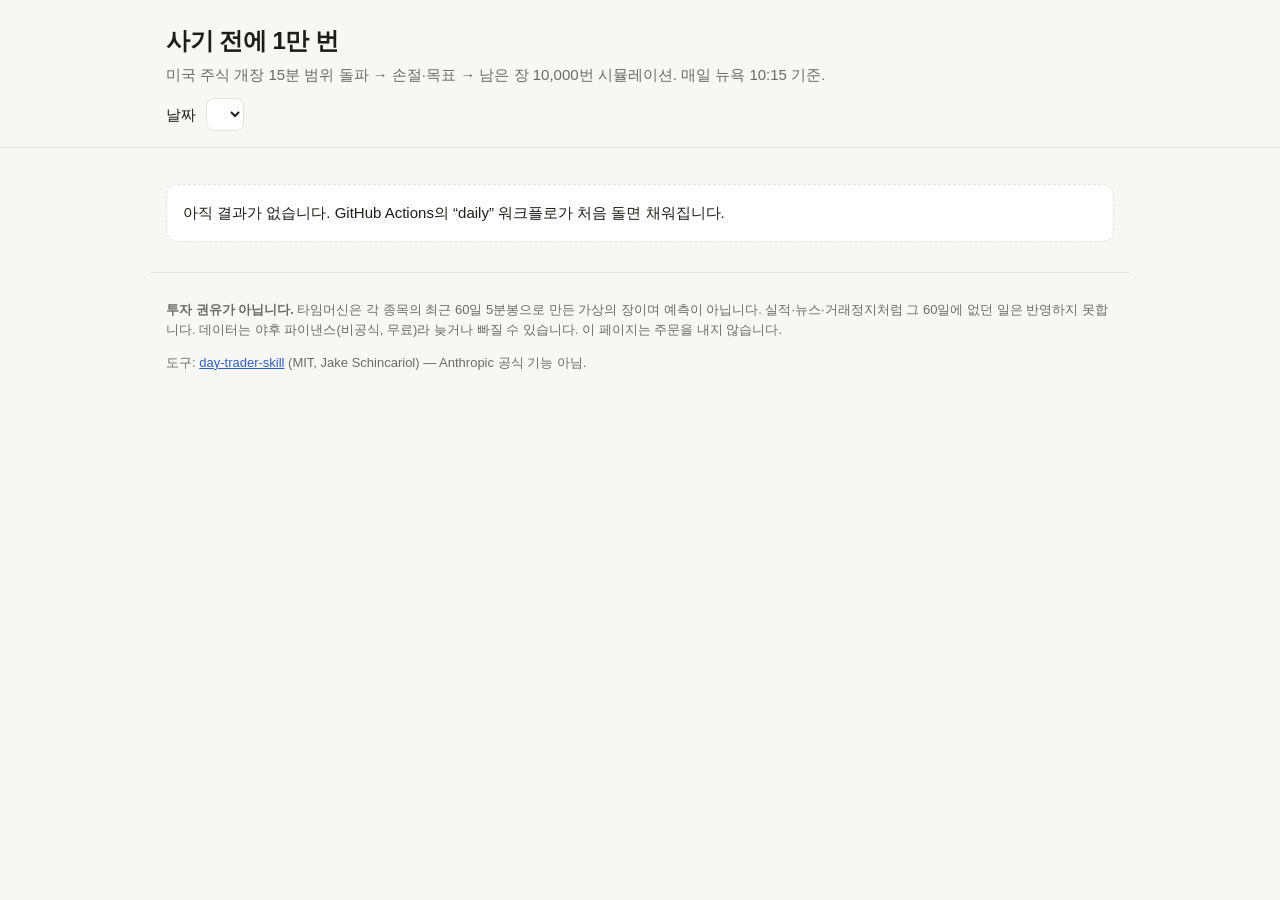
==== site/index.html @ 6c48ac51 "Install day-trader-skill and add a daily GitHub Pages dashboard - .claude/skills/trader-*: the 11 sk" ====
<!doctype html>
<html lang="ko">
<head>
<meta charset="utf-8">
<meta name="viewport" content="width=device-width, initial-scale=1">
<title>사기 전에 1만 번</title>
<meta name="description" content="day-trader-skill로 매일 미국 주식 개장 돌파 종목을 찾고, 사기 전에 1만 번 돌려 본 결과">
<link rel="stylesheet" href="style.css">
</head>
<body>
<header class="top">
  <div class="wrap">
    <h1>사기 전에 1만 번</h1>
    <p class="sub">미국 주식 개장 15분 범위 돌파 → 손절·목표 → 남은 장 10,000번 시뮬레이션. 매일 뉴욕 10:15 기준.</p>
    <div class="controls">
      <label for="day">날짜</label>
      <select id="day"></select>
      <span id="updated" class="muted"></span>
    </div>
  </div>
</header>

<main class="wrap">
  <section id="summary" class="summary"></section>
  <section id="trades"></section>
  <section id="scanlist"></section>
</main>

<footer class="wrap foot">
  <p><strong>투자 권유가 아닙니다.</strong> 타임머신은 각 종목의 최근 60일 5분봉으로 만든 가상의 장이며 예측이 아닙니다.
    실적·뉴스·거래정지처럼 그 60일에 없던 일은 반영하지 못합니다. 데이터는 야후 파이낸스(비공식, 무료)라 늦거나 빠질 수 있습니다.
    이 페이지는 주문을 내지 않습니다.</p>
  <p class="muted">도구: <a href="https://github.com/Jakeschincariol/day-trader-skill">day-trader-skill</a> (MIT, Jake Schincariol) — Anthropic 공식 기능 아님.</p>
</footer>

<script src="app.js"></script>
</body>
</html>
---- site/style.css ----
:root {
  --bg: #f7f7f5;
  --card: #ffffff;
  --ink: #1d1d1b;
  --muted: #6b6b66;
  --line: #e3e2dd;
  --good: #1f8a4c;
  --bad: #c43d3d;
  --flat: #8a8478;
  --band-outer: rgba(56, 102, 204, 0.14);
  --band-inner: rgba(56, 102, 204, 0.30);
  --median: #2f5fc4;
  --accent: #2f5fc4;
}
@media (prefers-color-scheme: dark) {
  :root {
    --bg: #141413;
    --card: #1e1e1c;
    --ink: #ecebe6;
    --muted: #a19f97;
    --line: #34332f;
    --good: #4cc27c;
    --bad: #ec6b6b;
    --flat: #a8a294;
    --band-outer: rgba(120, 160, 255, 0.14);
    --band-inner: rgba(120, 160, 255, 0.30);
    --median: #8fb0ff;
    --accent: #8fb0ff;
  }
}
* { box-sizing: border-box; }
body {
  margin: 0;
  background: var(--bg);
  color: var(--ink);
  font: 15px/1.55 -apple-system, BlinkMacSystemFont, "Apple SD Gothic Neo", "Malgun Gothic", "Noto Sans KR", sans-serif;
}
a { color: var(--accent); }
.wrap { max-width: 980px; margin: 0 auto; padding: 0 16px; }
.top { border-bottom: 1px solid var(--line); padding: 22px 0 16px; margin-bottom: 18px; }
h1 { margin: 0; font-size: 24px; letter-spacing: -0.02em; }
.sub { margin: 4px 0 12px; color: var(--muted); }
.controls { display: flex; gap: 10px; align-items: center; flex-wrap: wrap; }
select { font: inherit; padding: 6px 8px; border-radius: 8px; border: 1px solid var(--line); background: var(--card); color: var(--ink); }
.muted { color: var(--muted); font-size: 13px; }
.summary { display: grid; grid-template-columns: repeat(auto-fit, minmax(150px, 1fr)); gap: 10px; margin-bottom: 18px; }
.stat { background: var(--card); border: 1px solid var(--line); border-radius: 12px; padding: 12px 14px; }
.stat .k { color: var(--muted); font-size: 13px; }
.stat .v { font-size: 22px; font-weight: 650; font-variant-numeric: tabular-nums; }
.notice { background: var(--card); border: 1px dashed var(--line); border-radius: 12px; padding: 16px; margin-bottom: 18px; }
.card { background: var(--card); border: 1px solid var(--line); border-radius: 14px; padding: 16px; margin-bottom: 16px; }
.card h2 { margin: 0; font-size: 20px; display: flex; gap: 10px; align-items: baseline; flex-wrap: wrap; }
.card h2 .px { font-size: 15px; color: var(--muted); font-weight: 500; }
.verdict { display: inline-block; margin: 10px 0 4px; padding: 4px 10px; border-radius: 999px; font-weight: 600; font-size: 14px; }
.verdict.good { background: color-mix(in srgb, var(--good) 15%, transparent); color: var(--good); }
.verdict.bad { background: color-mix(in srgb, var(--bad) 15%, transparent); color: var(--bad); }
.verdict.flat { background: color-mix(in srgb, var(--flat) 18%, transparent); color: var(--flat); }
.levels { display: grid; grid-template-columns: repeat(auto-fit, minmax(120px, 1fr)); gap: 8px; margin: 10px 0; }
.levels div { border-left: 3px solid var(--line); padding-left: 8px; }
.levels .k { color: var(--muted); font-size: 12px; }
.levels .v { font-variant-numeric: tabular-nums; font-weight: 600; }
.levels .stop { border-color: var(--bad); }
.levels .target { border-color: var(--good); }
.odds { display: flex; height: 26px; border-radius: 8px; overflow: hidden; margin: 8px 0 4px; font-size: 12px; font-weight: 600; color: #fff; }
.odds span { display: flex; align-items: center; justify-content: center; white-space: nowrap; overflow: hidden; }
.odds .t { background: var(--good); }
.odds .s { background: var(--bad); }
.odds .n { background: var(--flat); }
.legend { display: flex; gap: 14px; flex-wrap: wrap; font-size: 13px; color: var(--muted); }
.legend i { display: inline-block; width: 10px; height: 10px; border-radius: 2px; margin-right: 4px; vertical-align: -1px; }
.grid2 { display: grid; grid-template-columns: 3fr 2fr; gap: 16px; margin-top: 12px; }
@media (max-width: 720px) { .grid2 { grid-template-columns: 1fr; } }
.panel h3 { font-size: 14px; margin: 0 0 6px; color: var(--muted); font-weight: 600; }
svg { width: 100%; height: auto; display: block; }
svg text { fill: var(--muted); font-size: 11px; }
.hist-line { font-size: 14px; margin: 6px 0; }
details { margin-top: 10px; }
summary { cursor: pointer; color: var(--accent); font-size: 14px; }
table { width: 100%; border-collapse: collapse; font-size: 13px; font-variant-numeric: tabular-nums; }
th, td { text-align: left; padding: 5px 6px; border-bottom: 1px solid var(--line); }
th { color: var(--muted); font-weight: 600; }
.o-target { color: var(--good); }
.o-stop { color: var(--bad); }
.o-close { color: var(--flat); }
.news { margin: 10px 0 0; padding-left: 18px; font-size: 14px; }
.news li { margin: 3px 0; }
.table-wrap { overflow-x: auto; }
.foot { border-top: 1px solid var(--line); margin-top: 30px; padding-top: 14px; padding-bottom: 30px; font-size: 13px; color: var(--muted); }
.tag { font-size: 12px; padding: 2px 8px; border-radius: 999px; border: 1px solid var(--line); color: var(--muted); }
.err { color: var(--bad); font-size: 14px; }
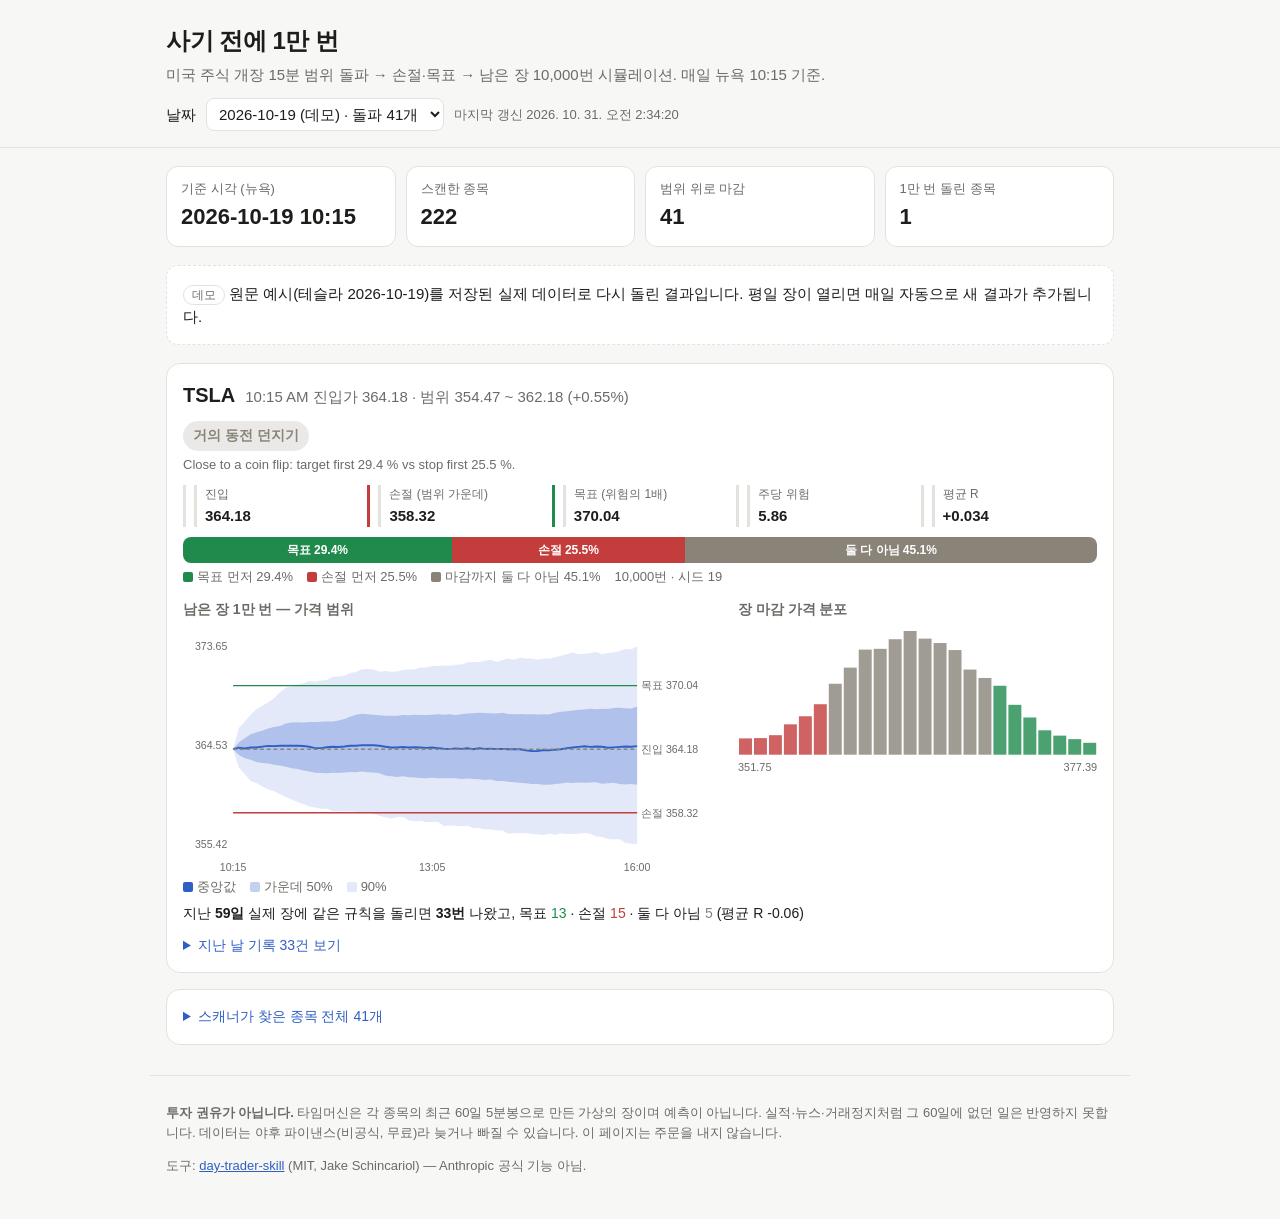
==== commit 89df3bbb: "Add a README and a favicon Co-Authored-By: Claude Opus 5.5 <noreply@anthropic.com> Claude-Session: h" ====
--- a/site/index.html
+++ b/site/index.html
@@ -5,6 +5,7 @@
 <meta name="viewport" content="width=device-width, initial-scale=1">
 <title>사기 전에 1만 번</title>
 <meta name="description" content="day-trader-skill로 매일 미국 주식 개장 돌파 종목을 찾고, 사기 전에 1만 번 돌려 본 결과">
+<link rel="icon" href="data:image/svg+xml,%3Csvg xmlns=%27http://www.w3.org/2000/svg%27 viewBox=%270 0 100 100%27%3E%3Ctext y=%27.9em%27 font-size=%2790%27%3E%F0%9F%8E%B2%3C/text%3E%3C/svg%3E">
 <link rel="stylesheet" href="style.css">
 </head>
 <body>
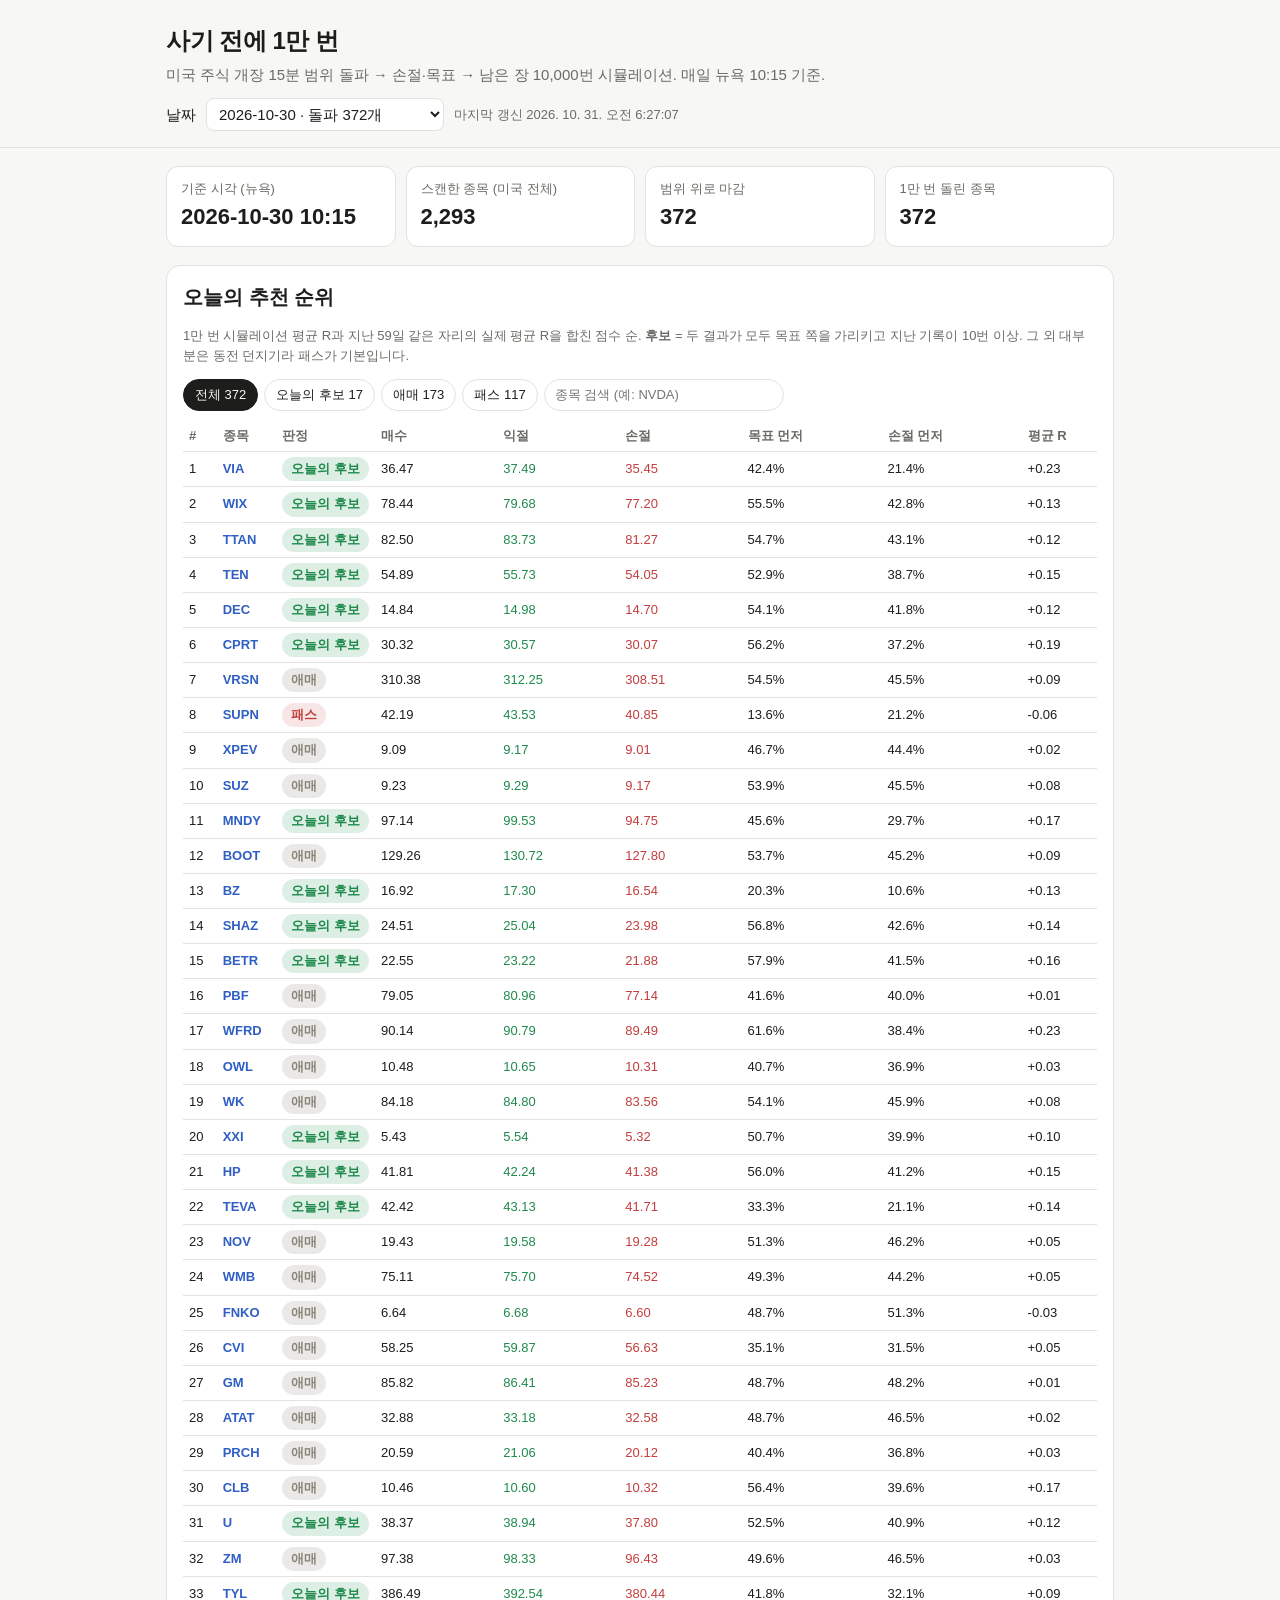
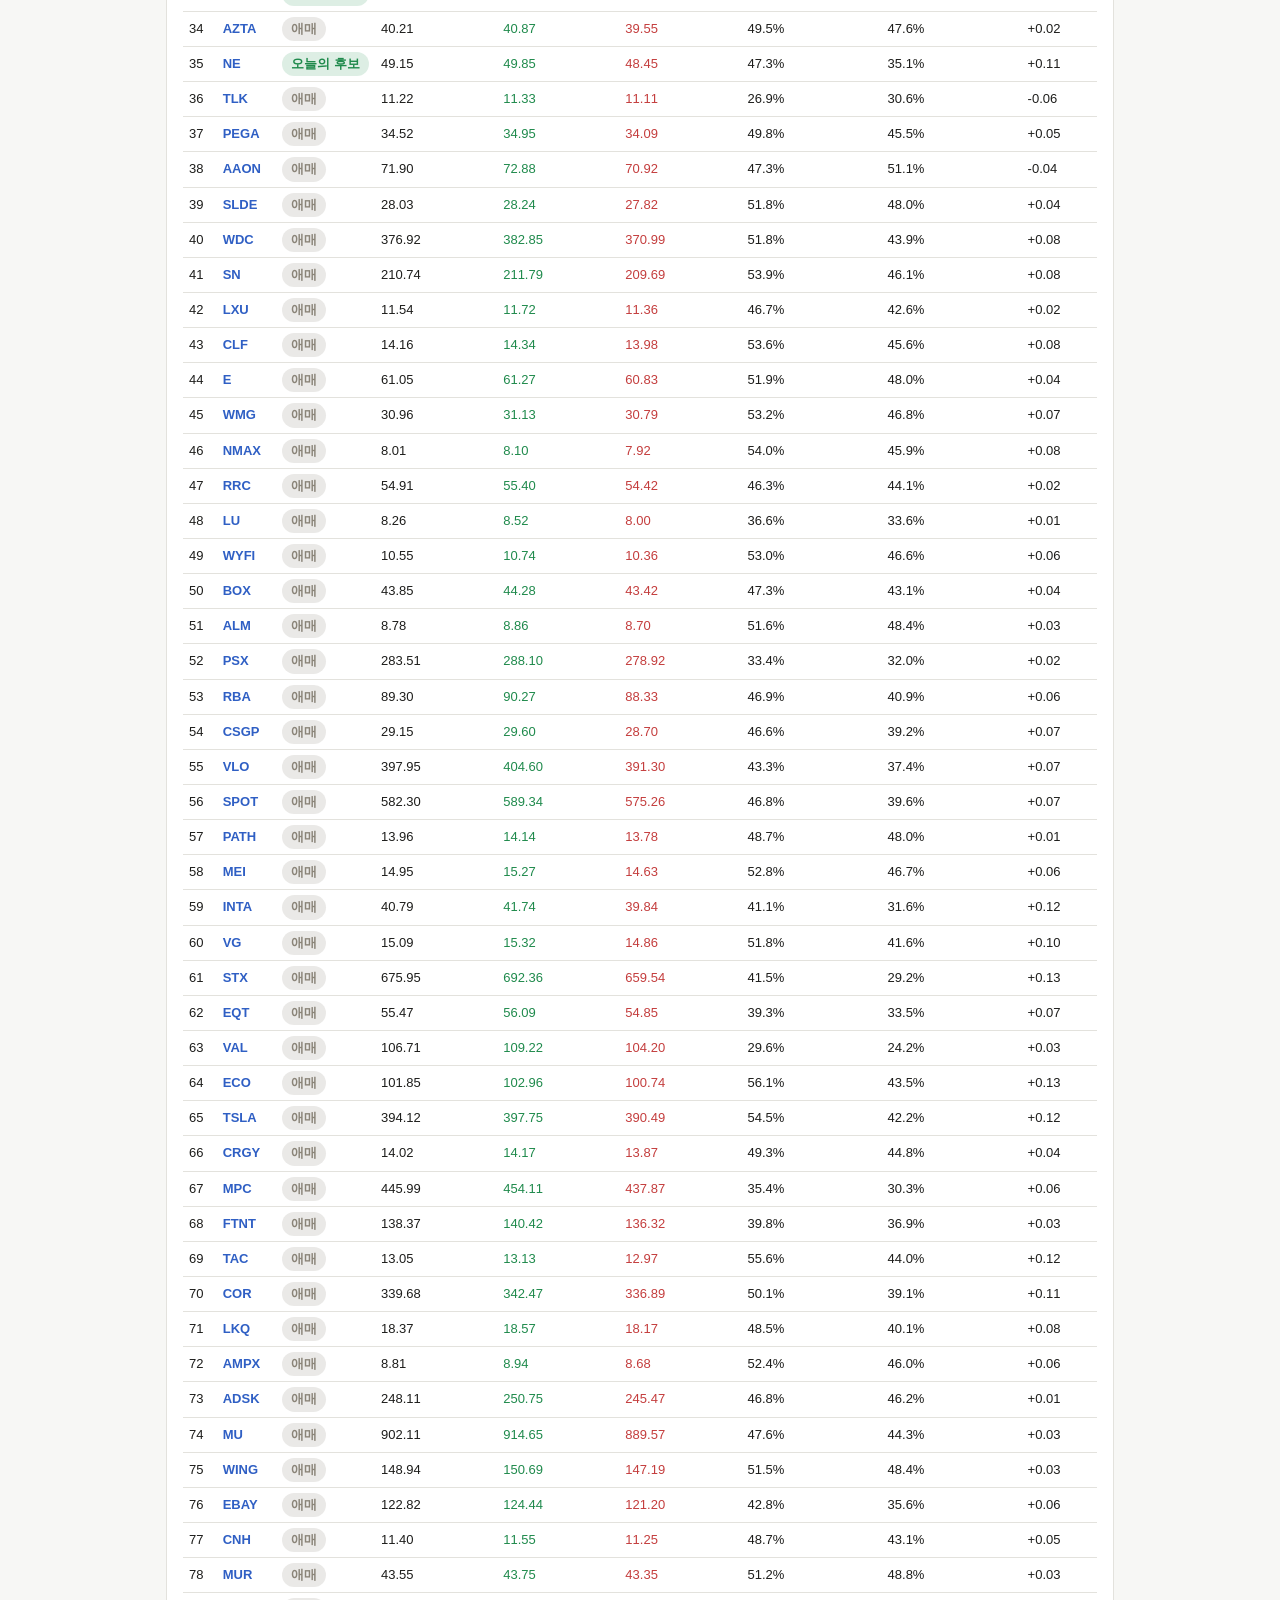
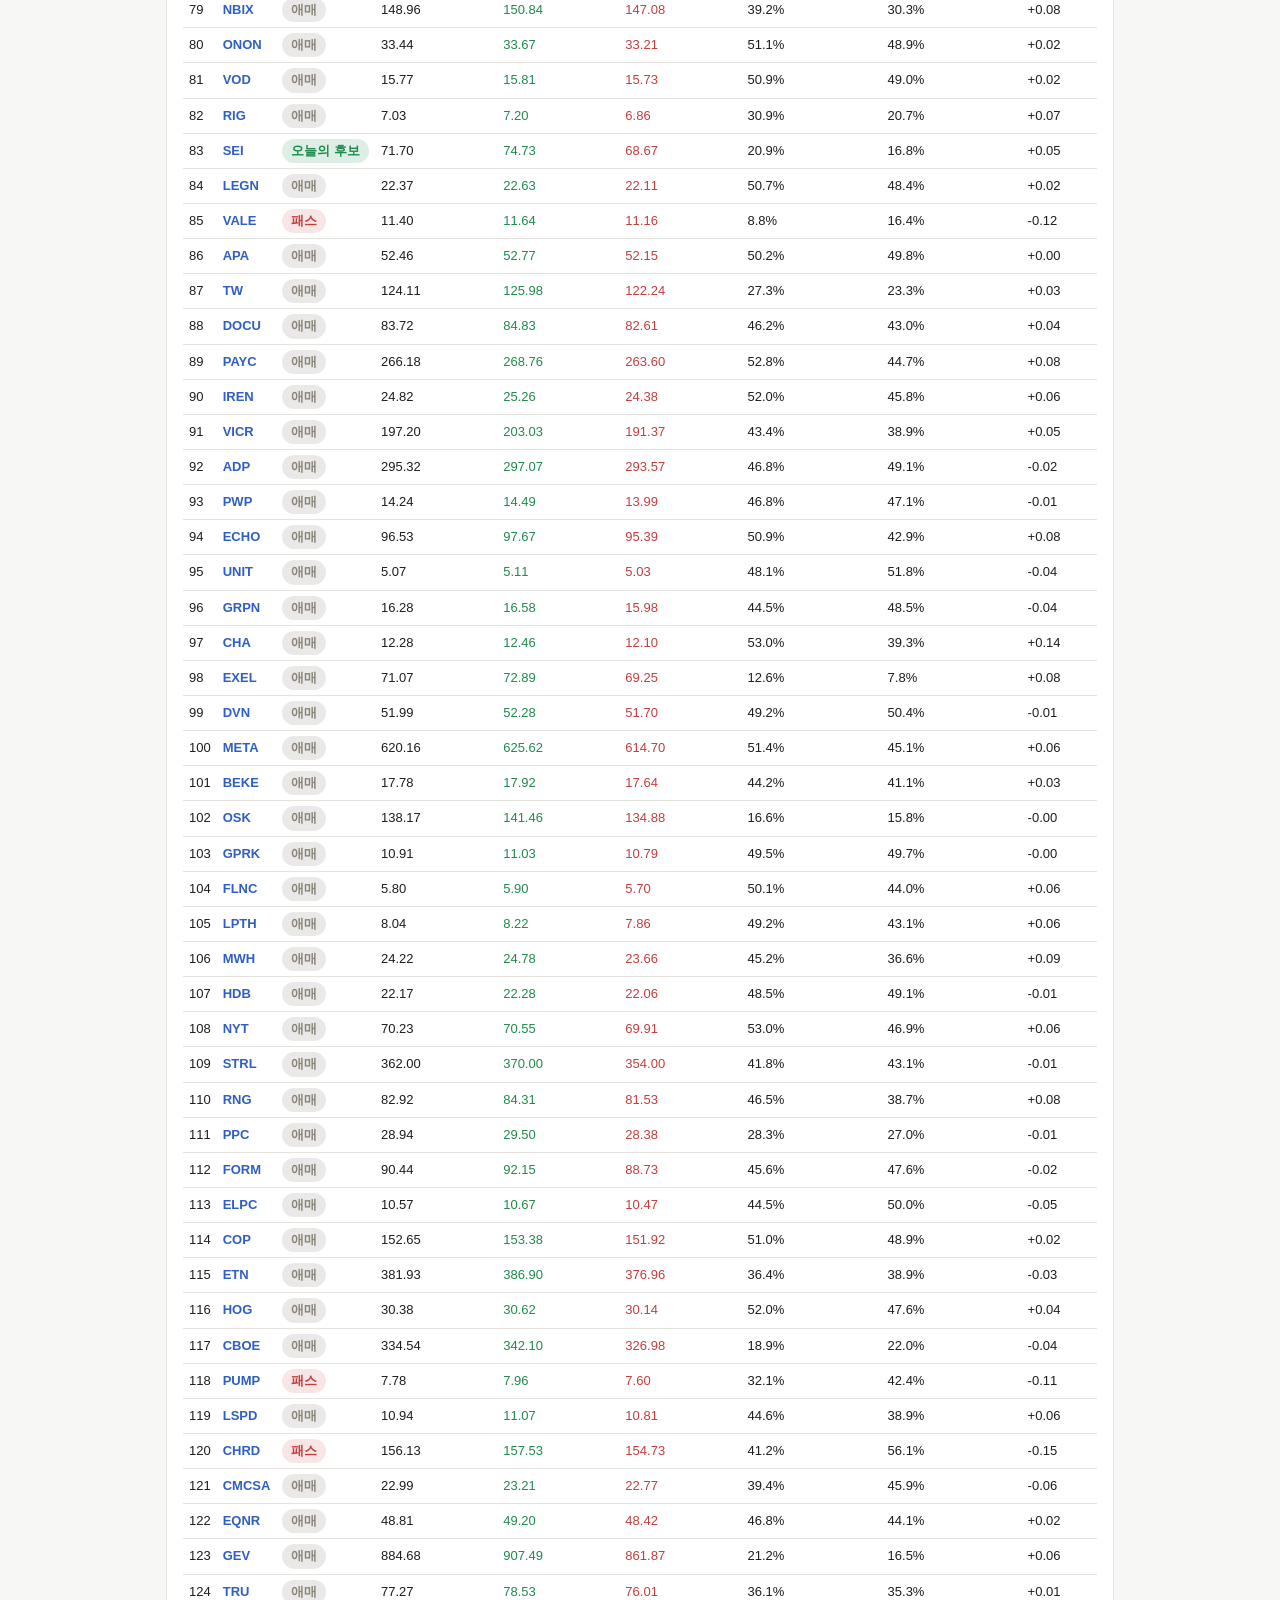
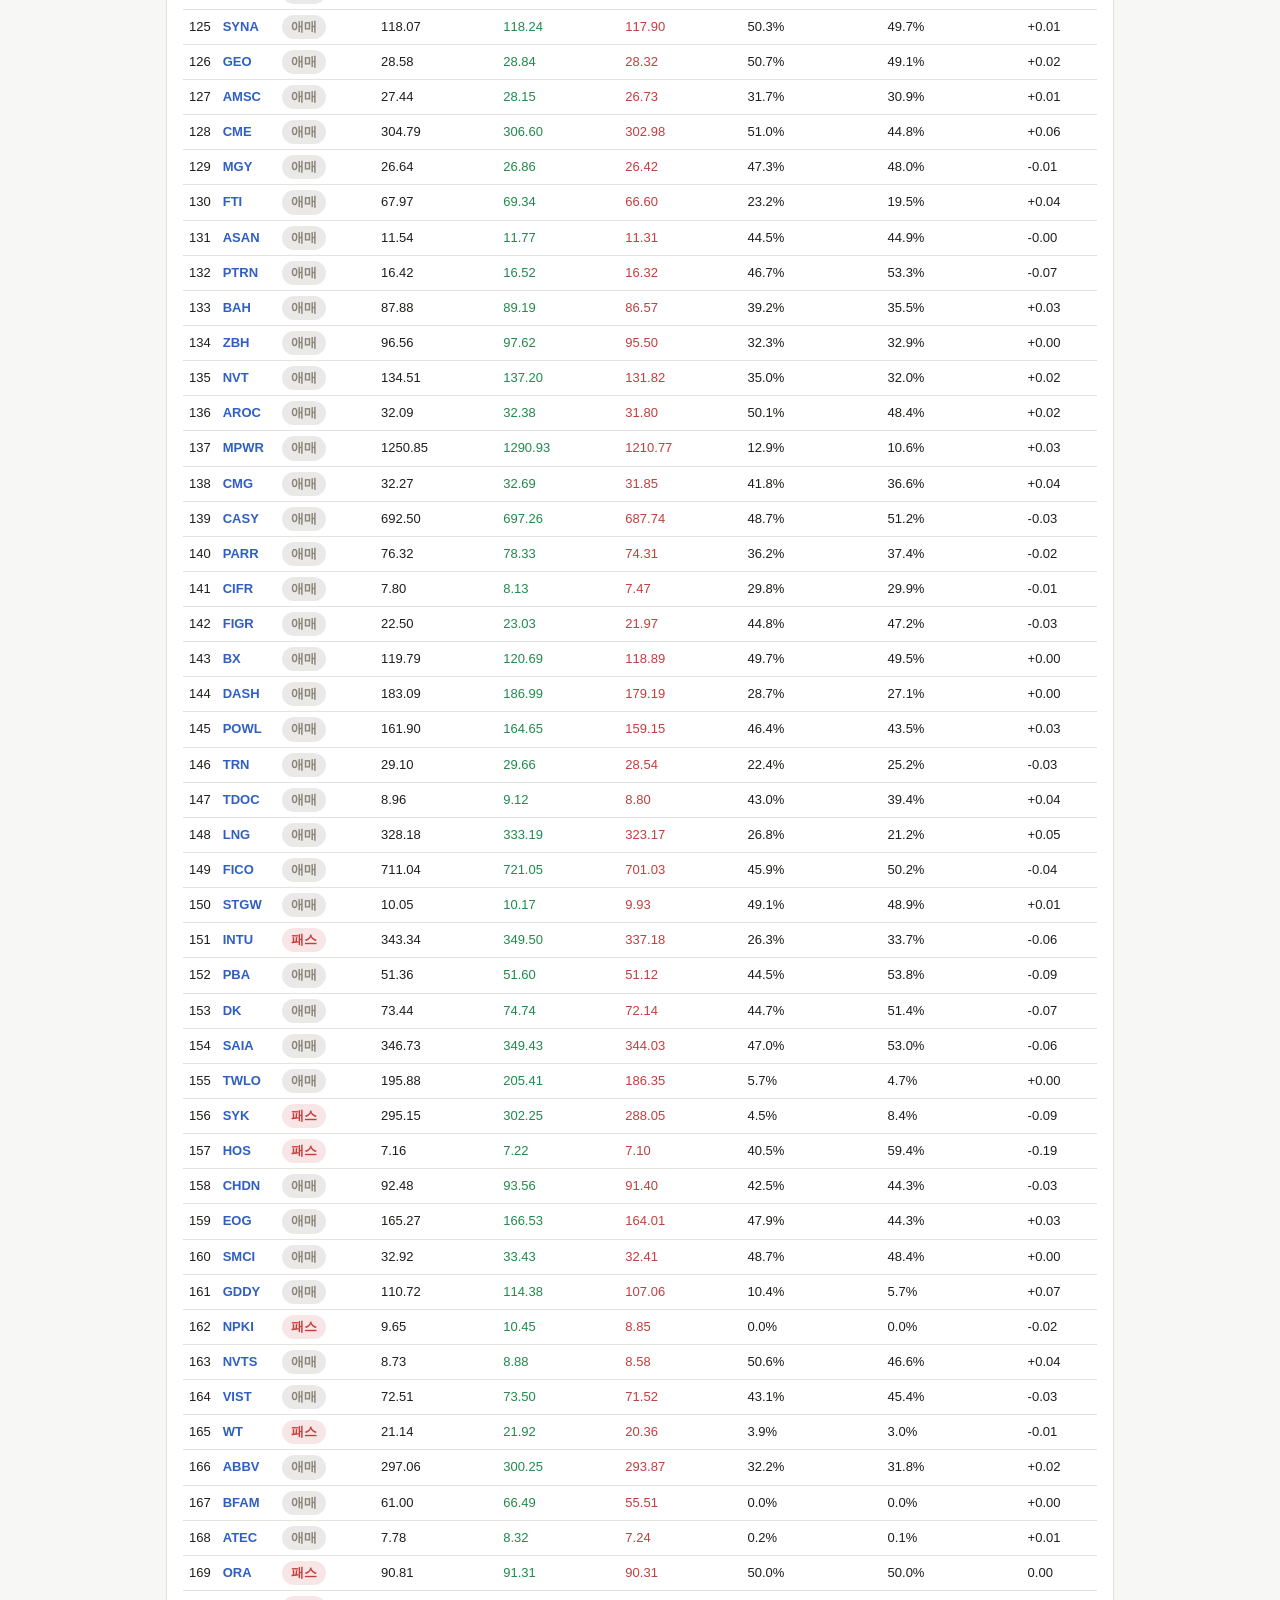
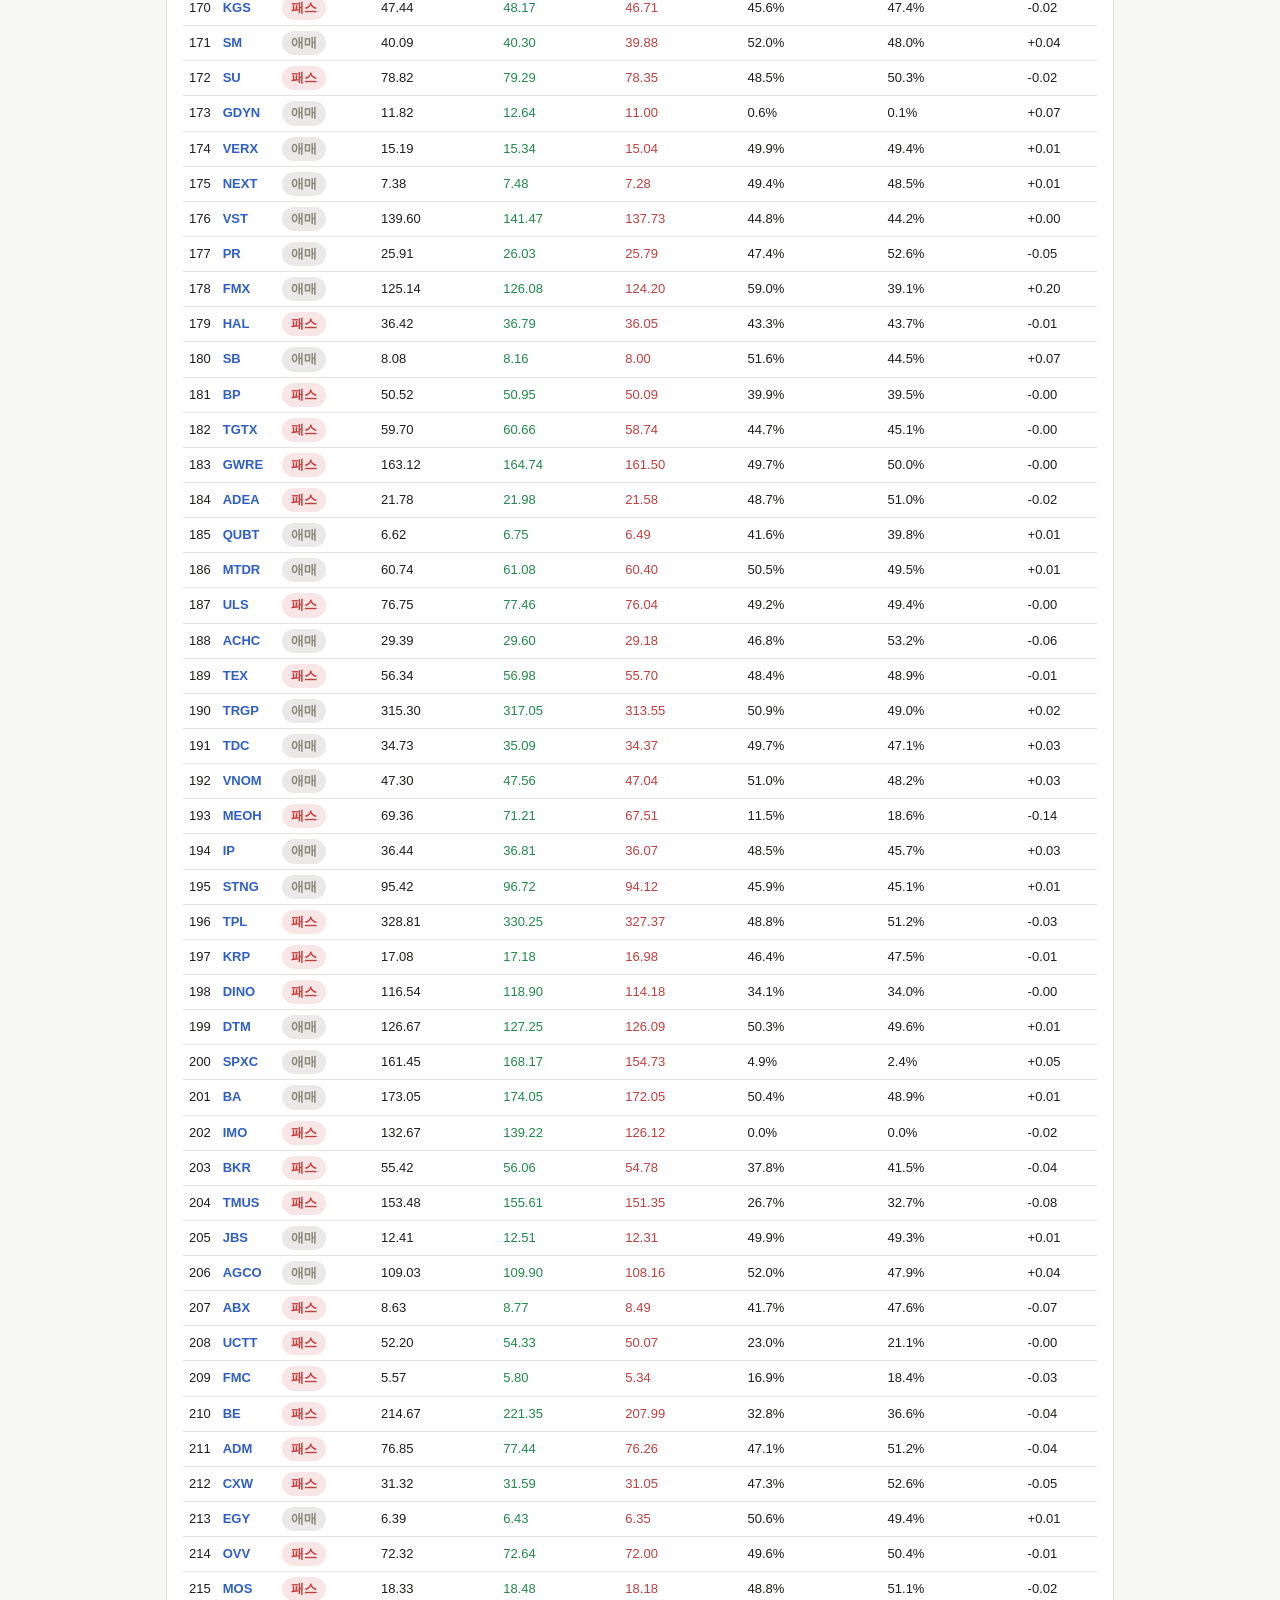
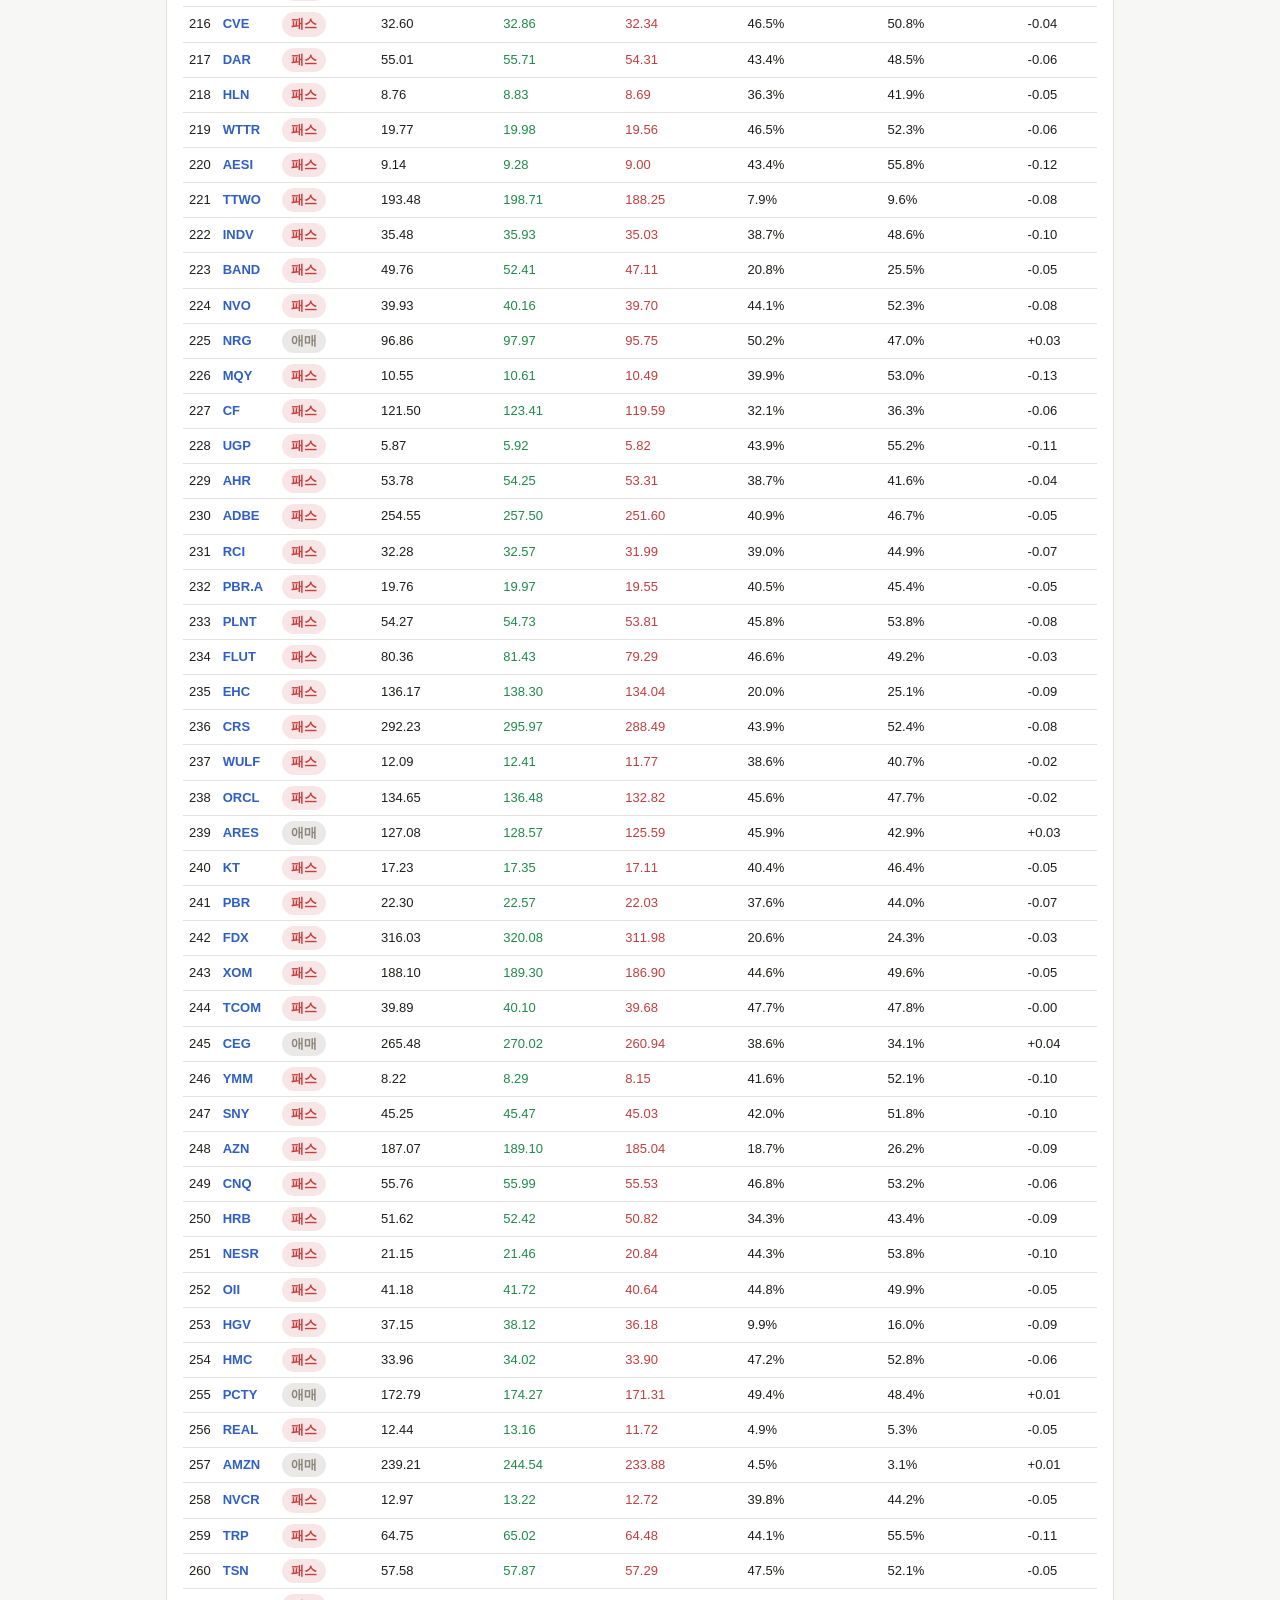
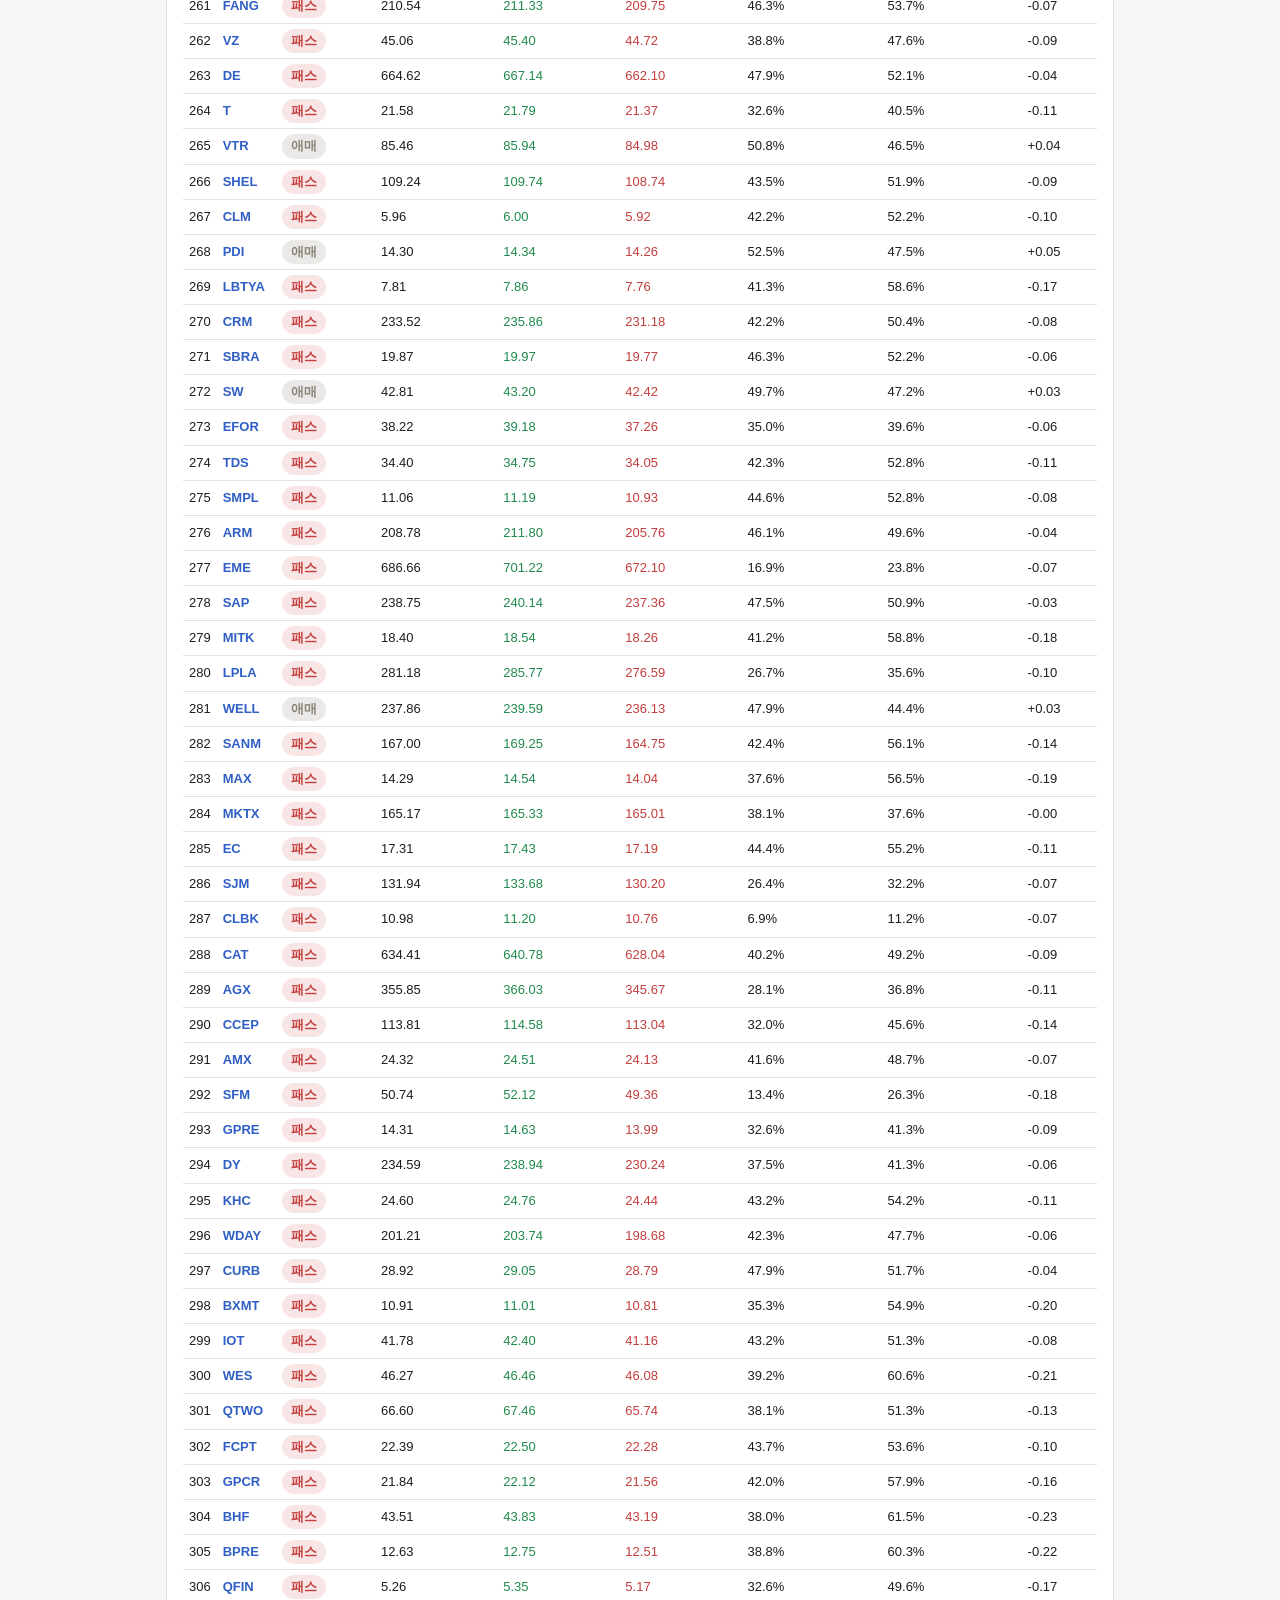
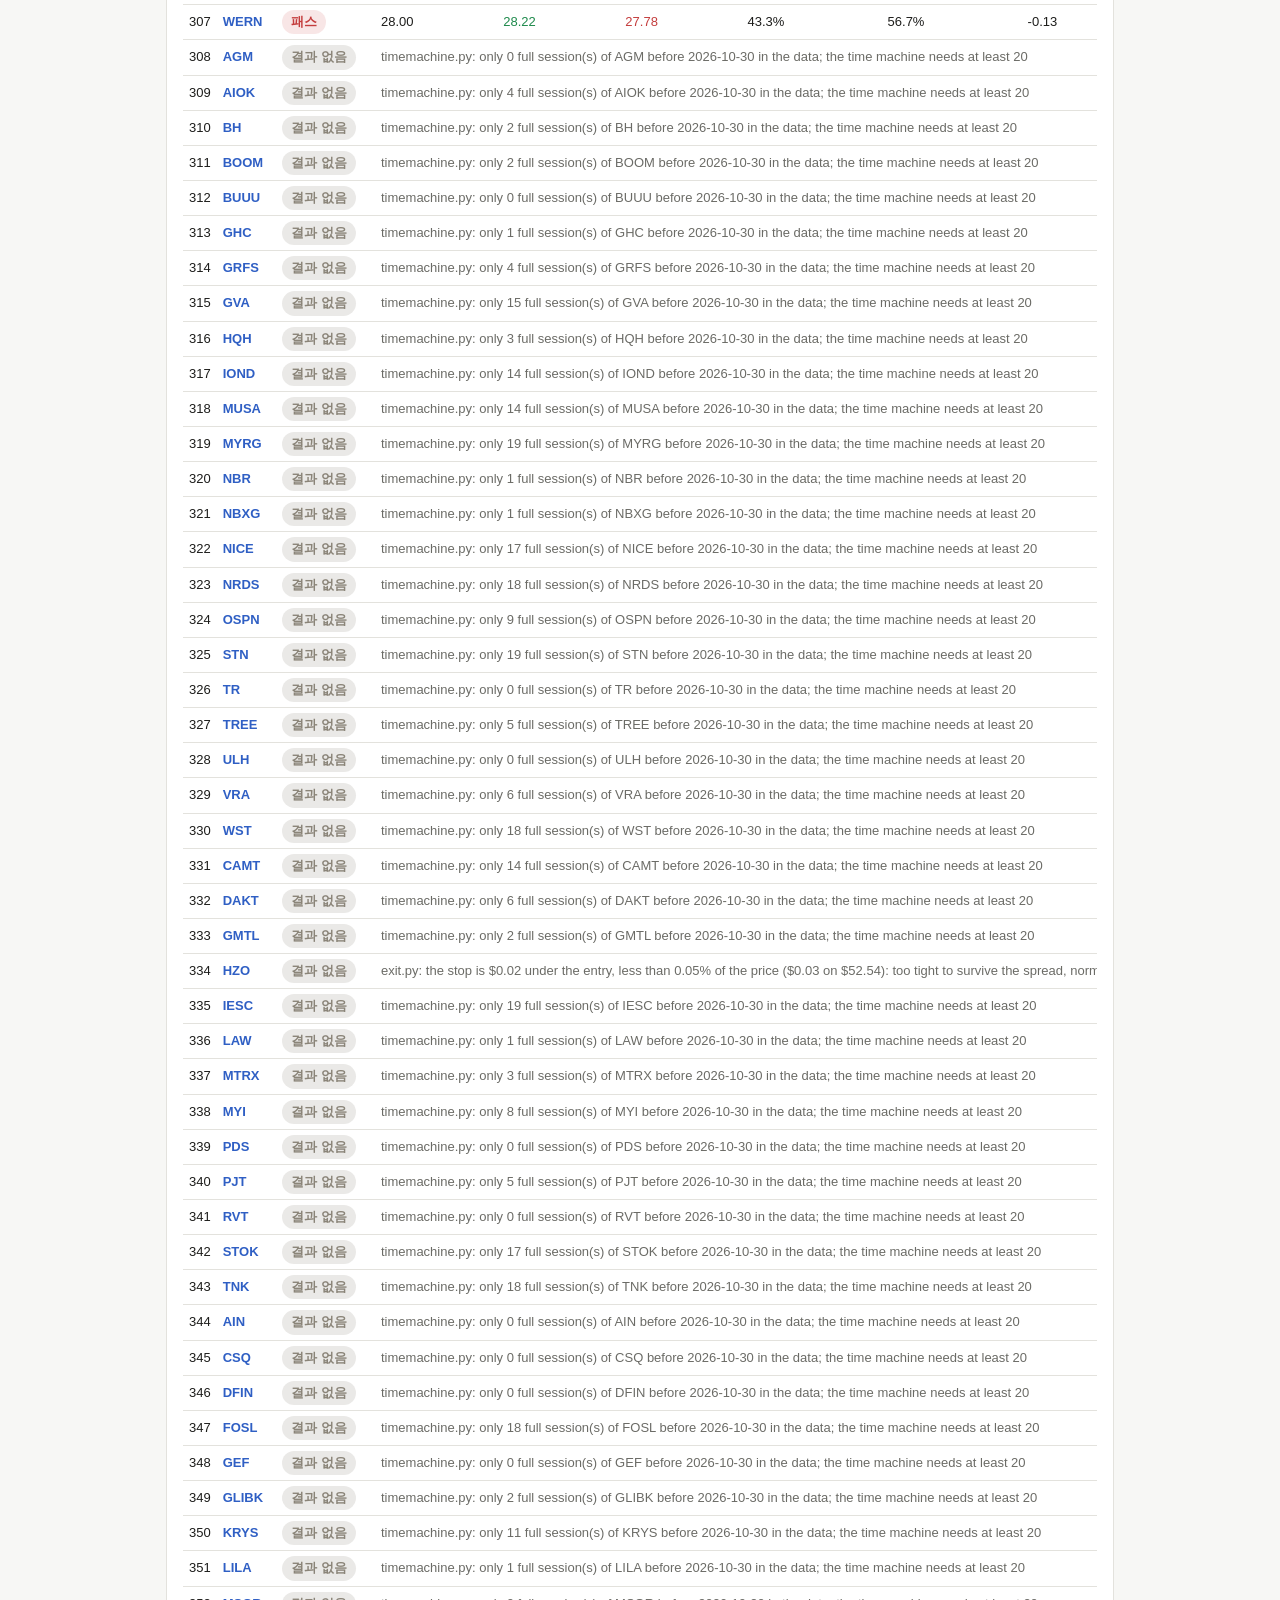
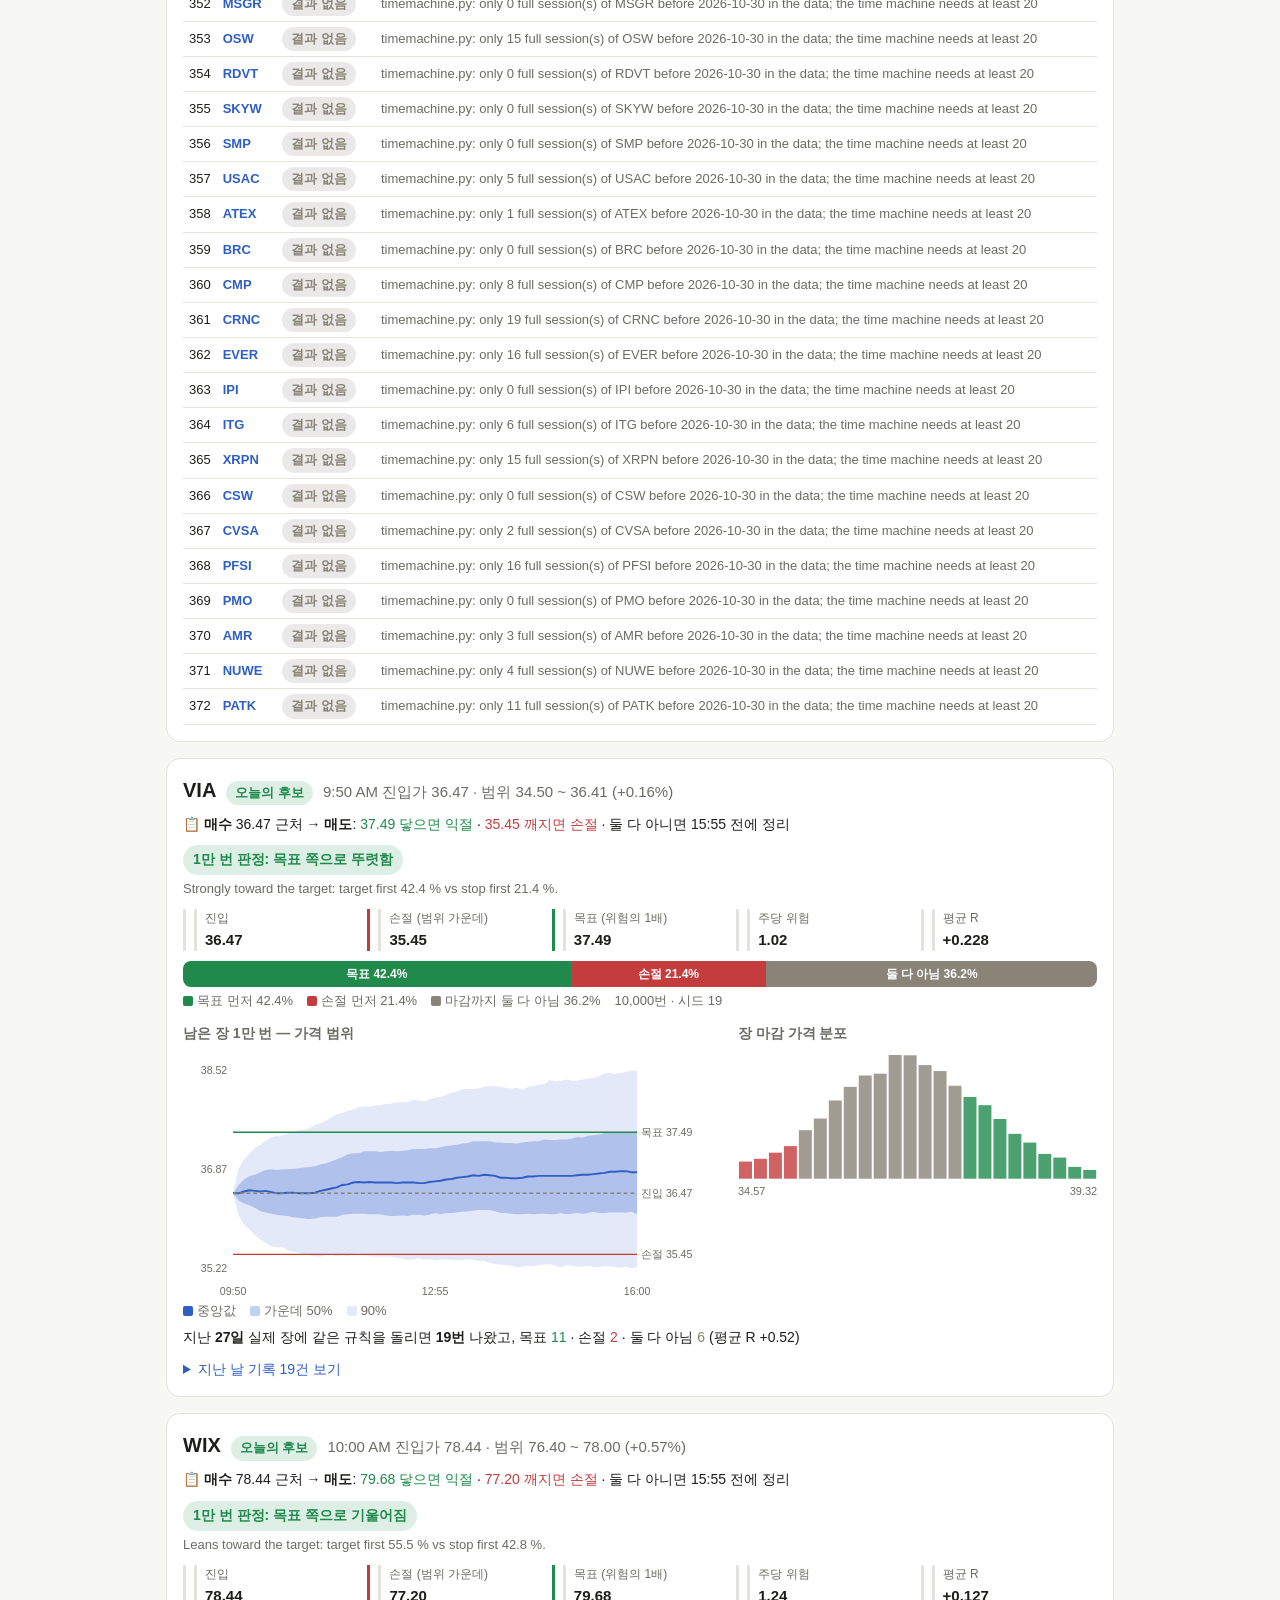
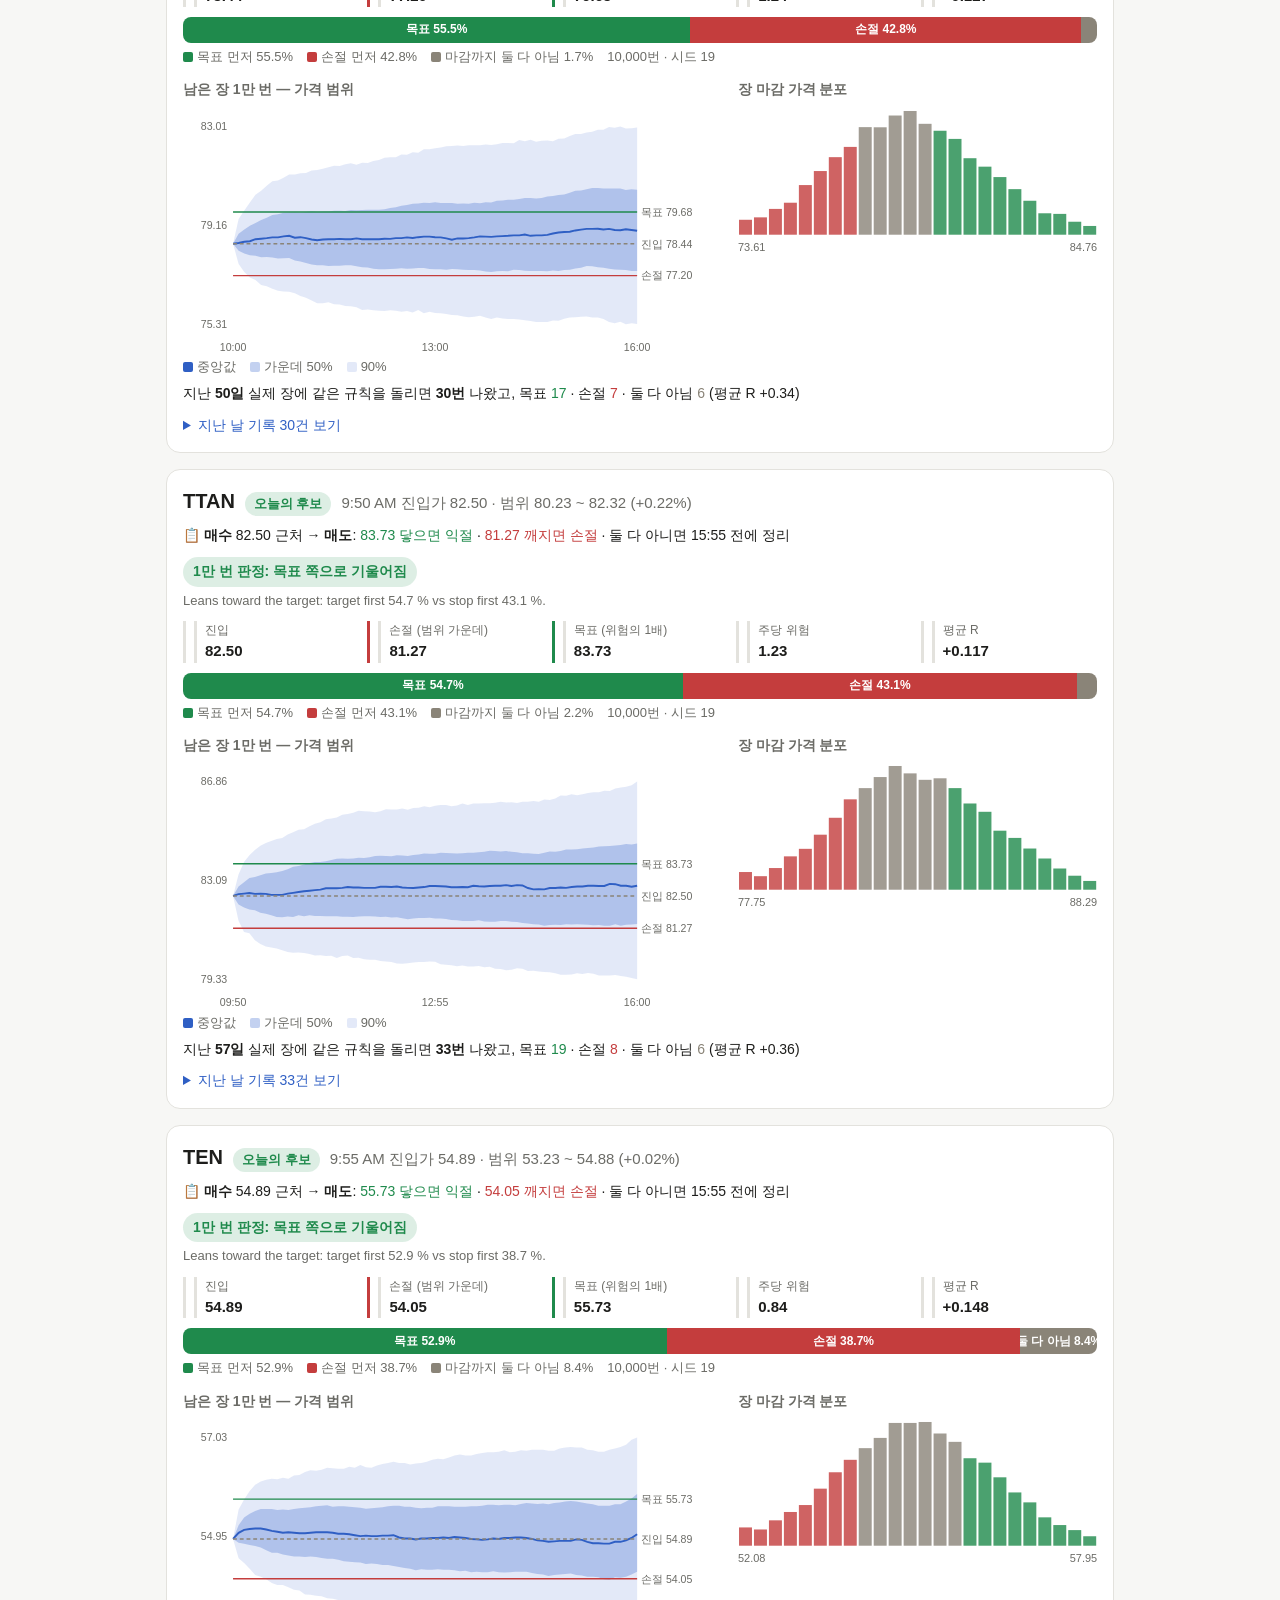
==== commit 467b1a80: "Add auto trading through Korea Investment's Open API, run from Supabase - supabase/functions/trader:" ====
--- a/site/index.html
+++ b/site/index.html
@@ -22,6 +22,7 @@
 </header>
 
 <main class="wrap">
+  <section id="trader"></section>
   <section id="summary" class="summary"></section>
   <section id="trades"></section>
   <section id="scanlist"></section>
--- a/site/style.css
+++ b/site/style.css
@@ -88,3 +88,16 @@
 .foot { border-top: 1px solid var(--line); margin-top: 30px; padding-top: 14px; padding-bottom: 30px; font-size: 13px; color: var(--muted); }
 .tag { font-size: 12px; padding: 2px 8px; border-radius: 999px; border: 1px solid var(--line); color: var(--muted); }
 .err { color: var(--bad); font-size: 14px; }
+.grade { display: inline-block; font-size: 13px; font-weight: 650; padding: 2px 9px; border-radius: 999px; vertical-align: 2px; }
+.grade.good { background: color-mix(in srgb, var(--good) 15%, transparent); color: var(--good); }
+.grade.bad { background: color-mix(in srgb, var(--bad) 13%, transparent); color: var(--bad); }
+.grade.flat { background: color-mix(in srgb, var(--flat) 18%, transparent); color: var(--flat); }
+.how { margin: 8px 0 0; font-size: 14px; }
+.rank h2 { margin-bottom: 4px; }
+.rank td a { font-weight: 650; text-decoration: none; }
+.filters { display: flex; gap: 6px; flex-wrap: wrap; align-items: center; margin: 10px 0; }
+.filters button { font: inherit; font-size: 13px; padding: 5px 11px; border-radius: 999px; border: 1px solid var(--line); background: transparent; color: var(--ink); cursor: pointer; }
+.filters button.on { background: var(--ink); color: var(--bg); border-color: var(--ink); }
+.filters input { font: inherit; font-size: 13px; padding: 5px 10px; border-radius: 999px; border: 1px solid var(--line); background: var(--card); color: var(--ink); min-width: 0; flex: 1 1 160px; max-width: 240px; }
+.rank th, .rank td { white-space: nowrap; }
+.nowrap th, .nowrap td { white-space: nowrap; }
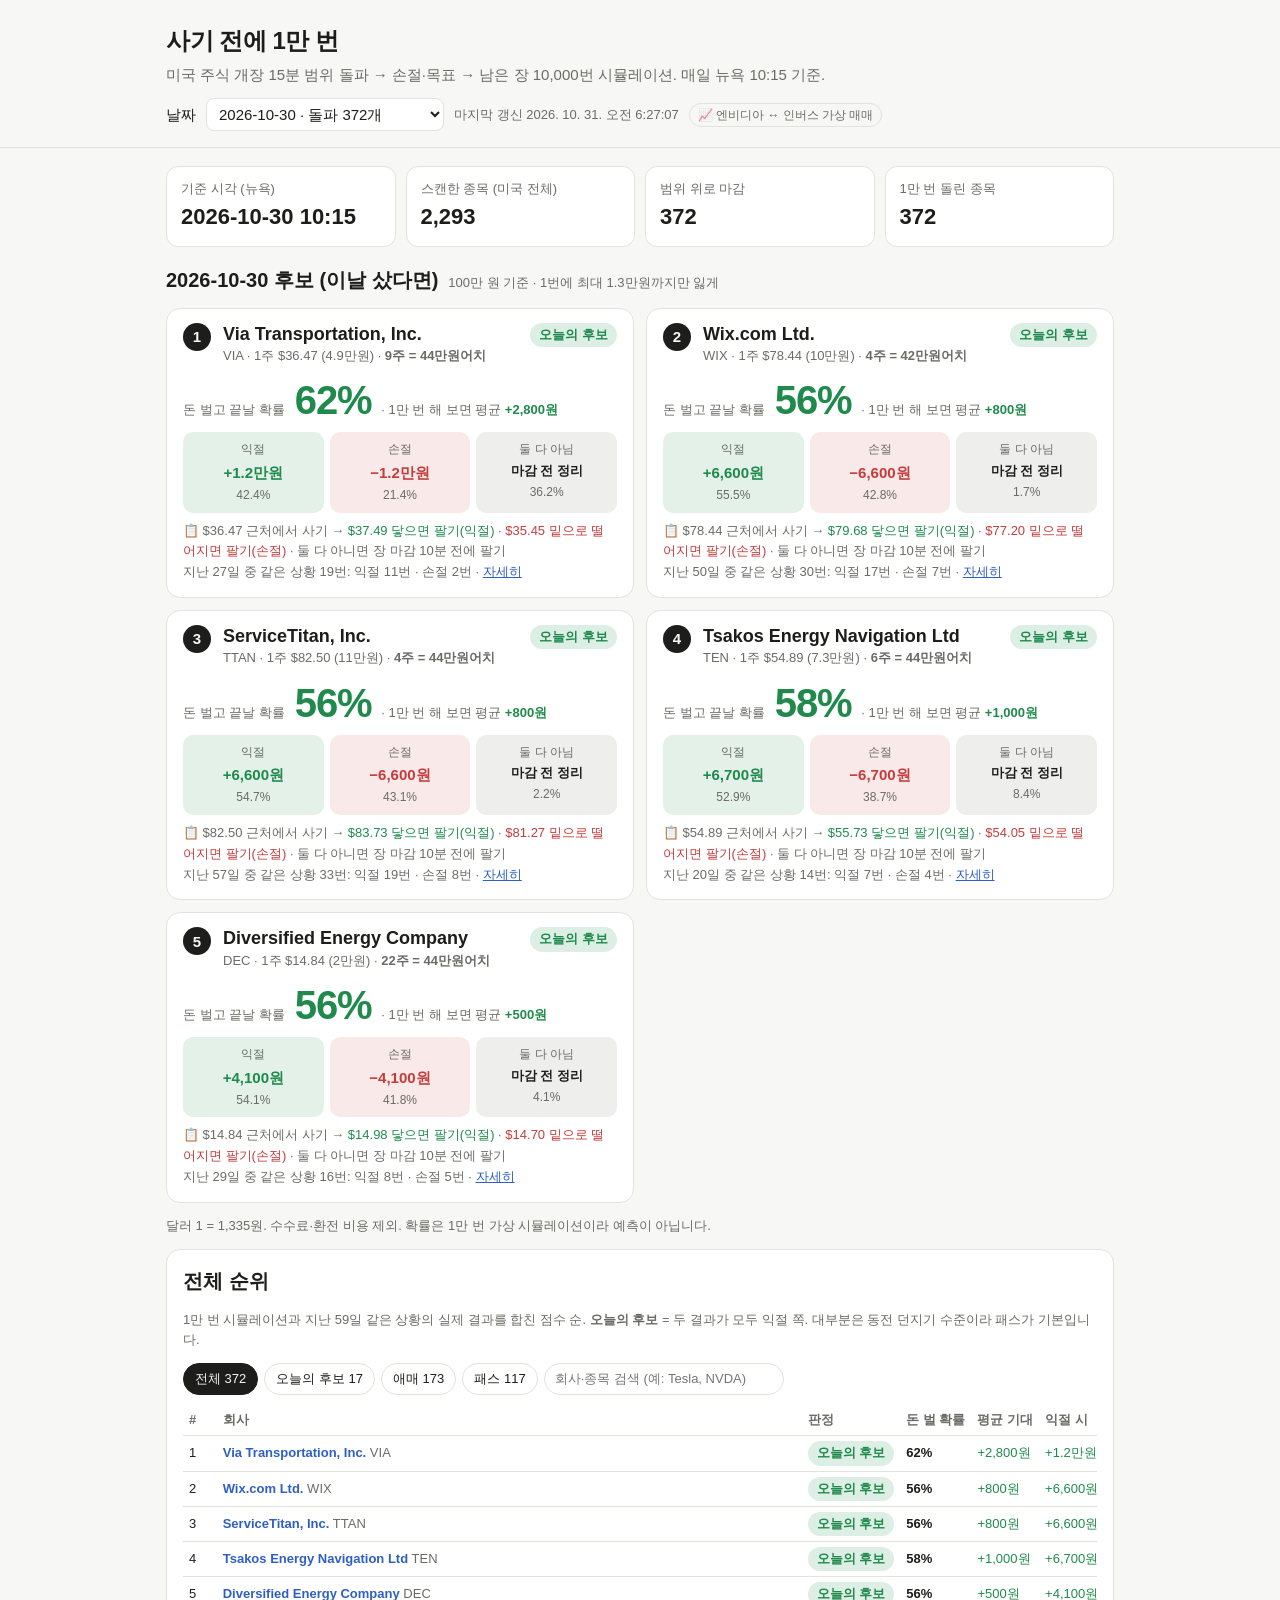
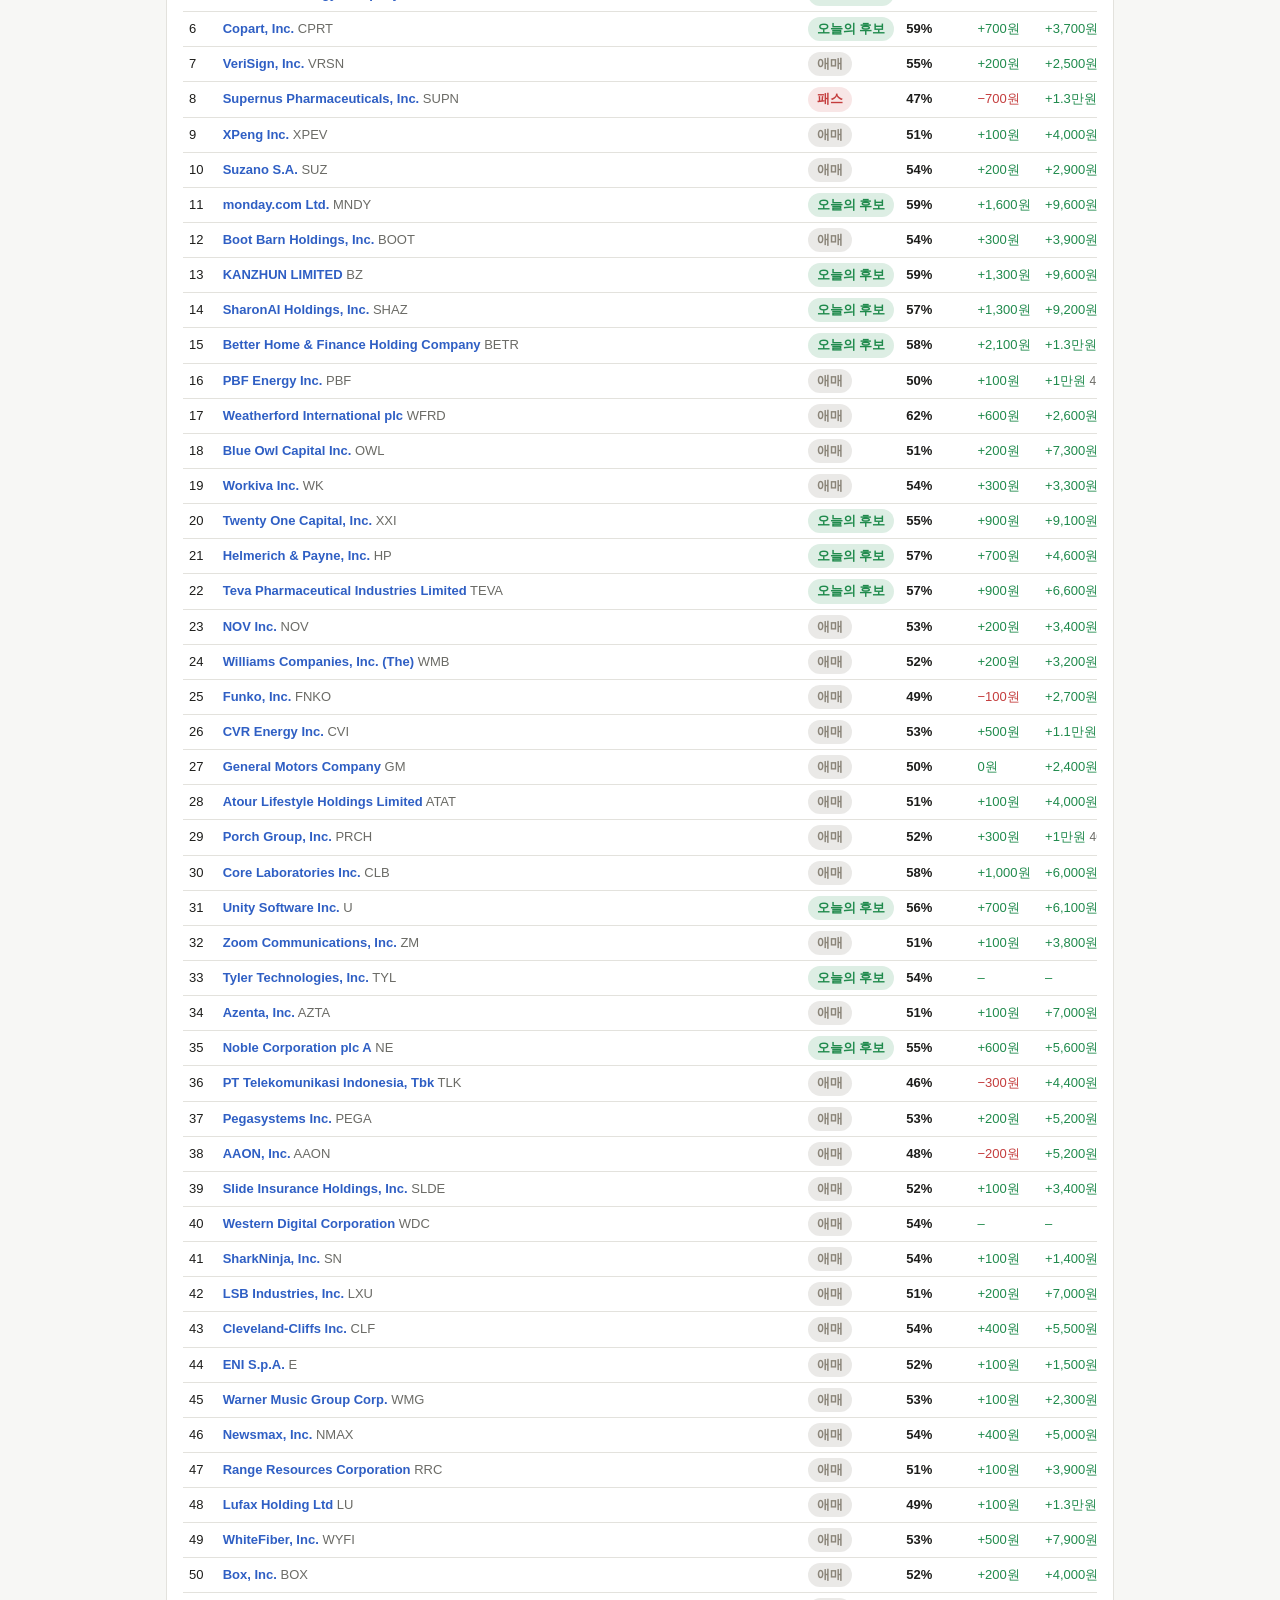
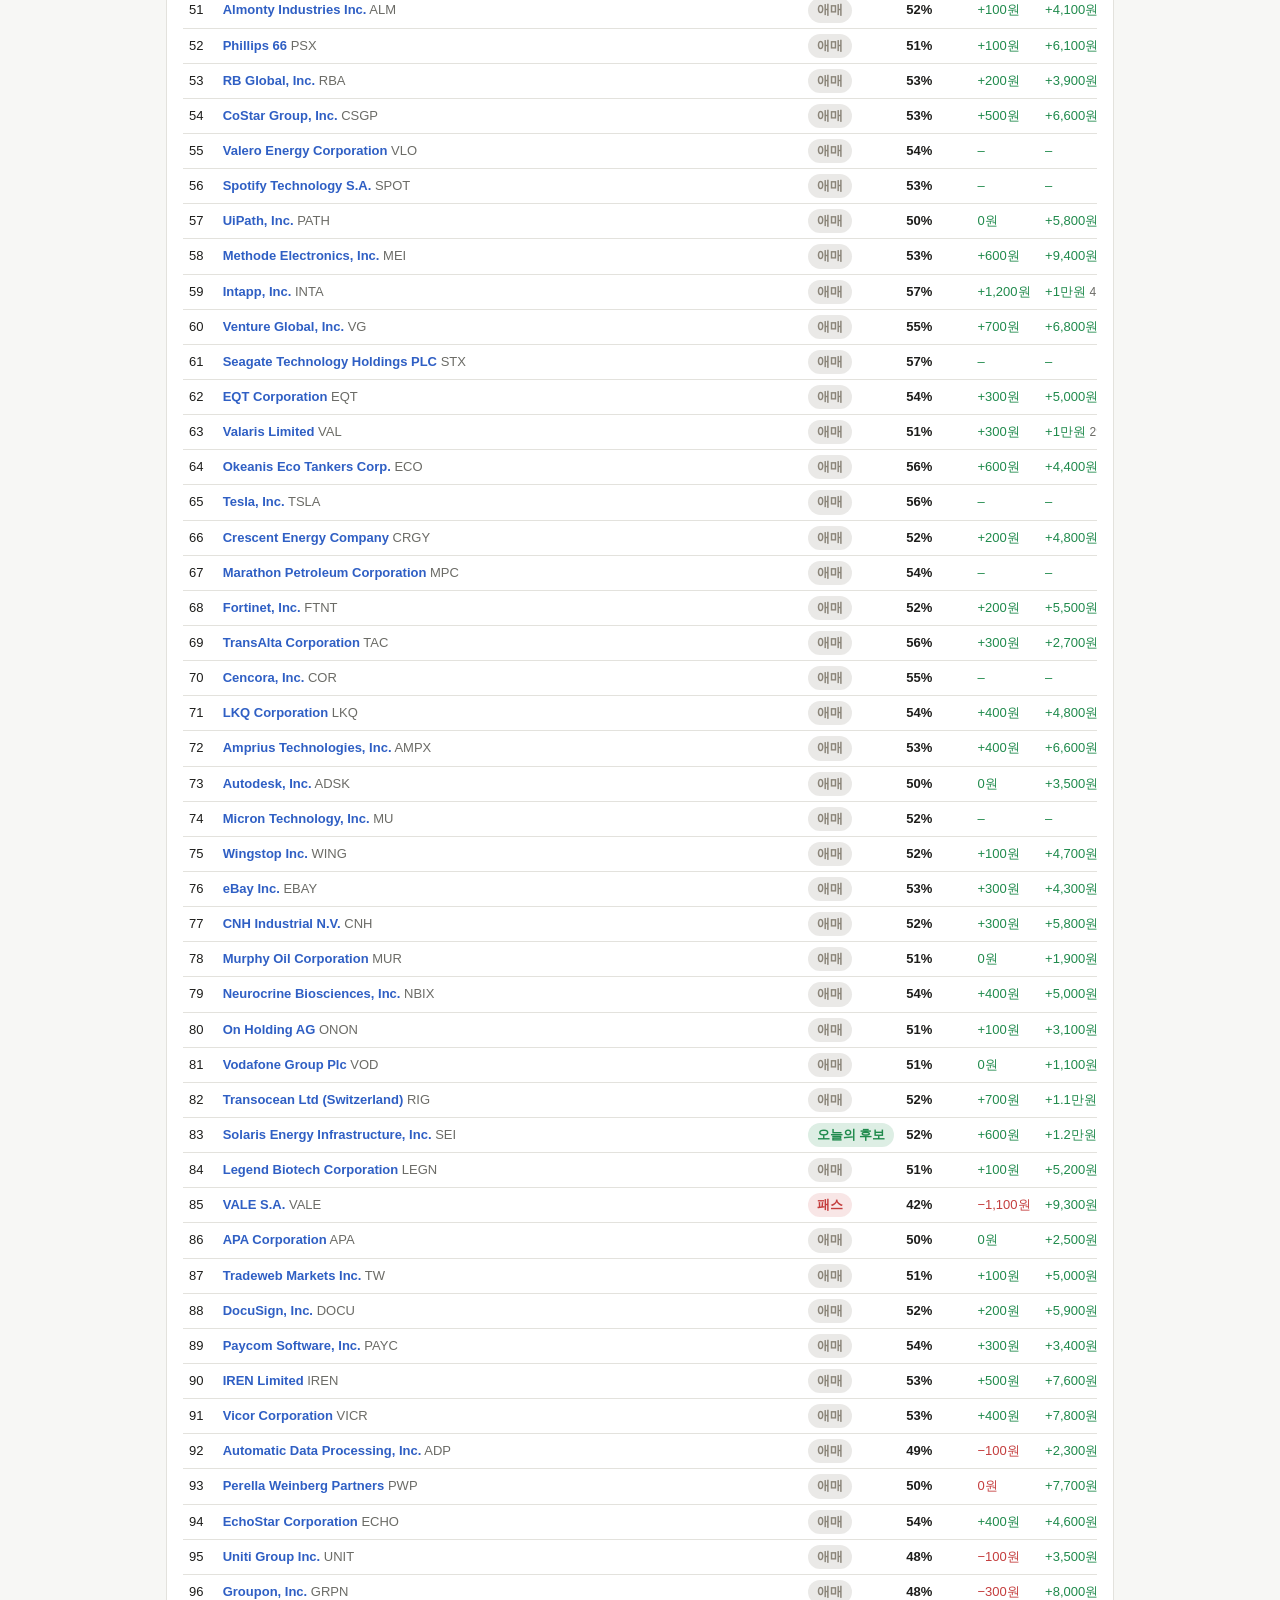
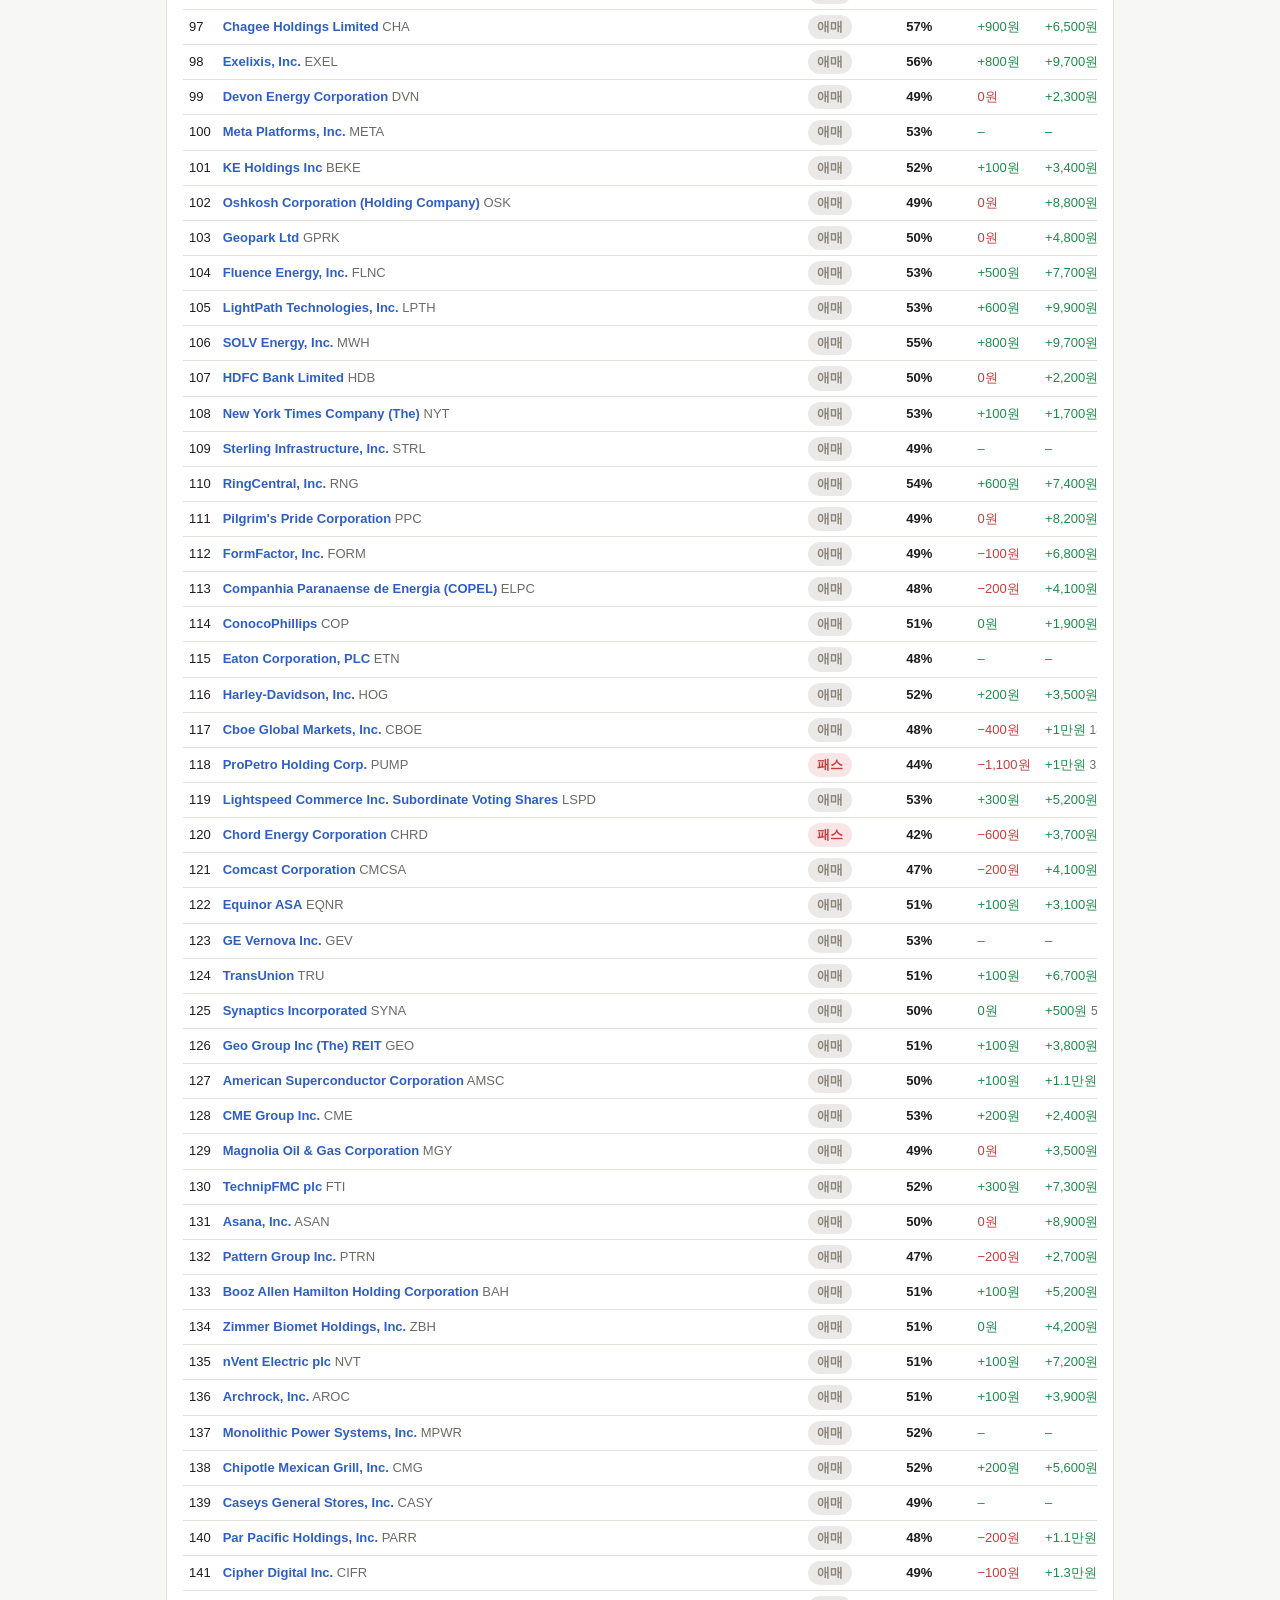
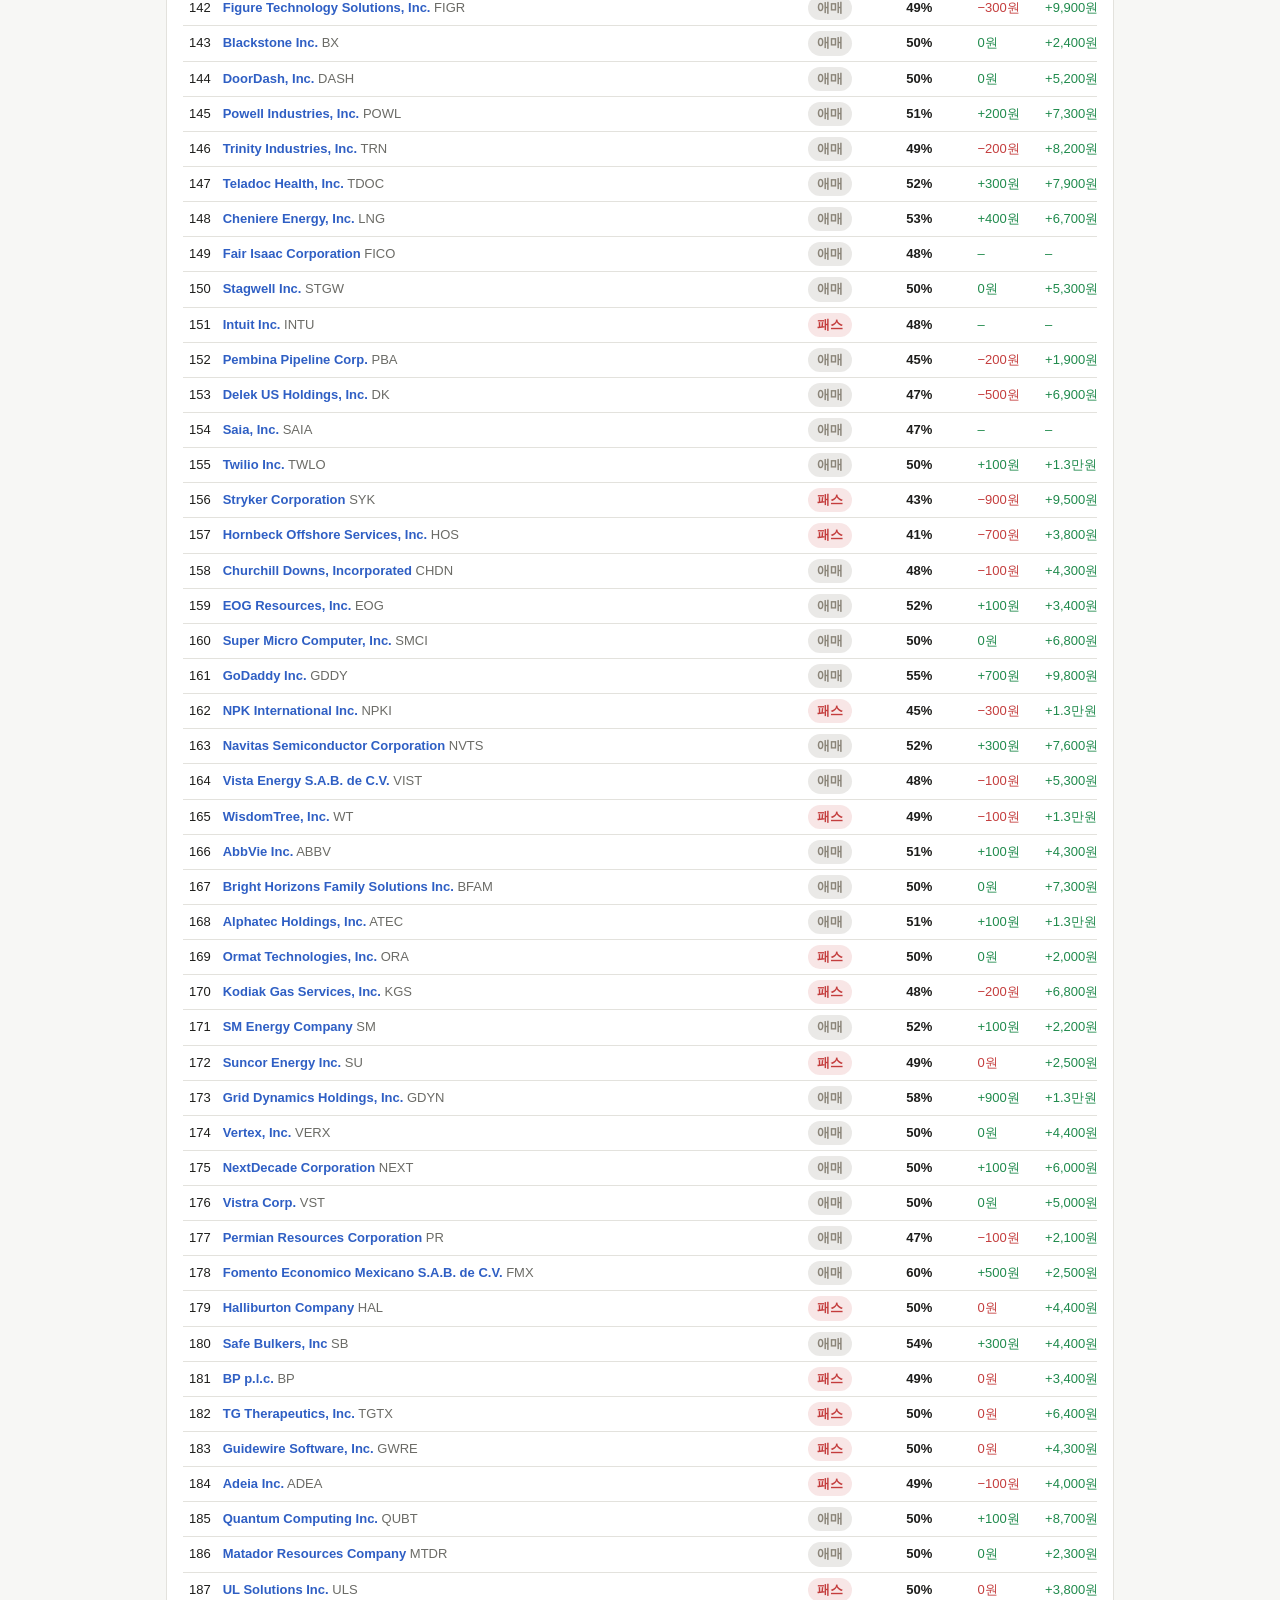
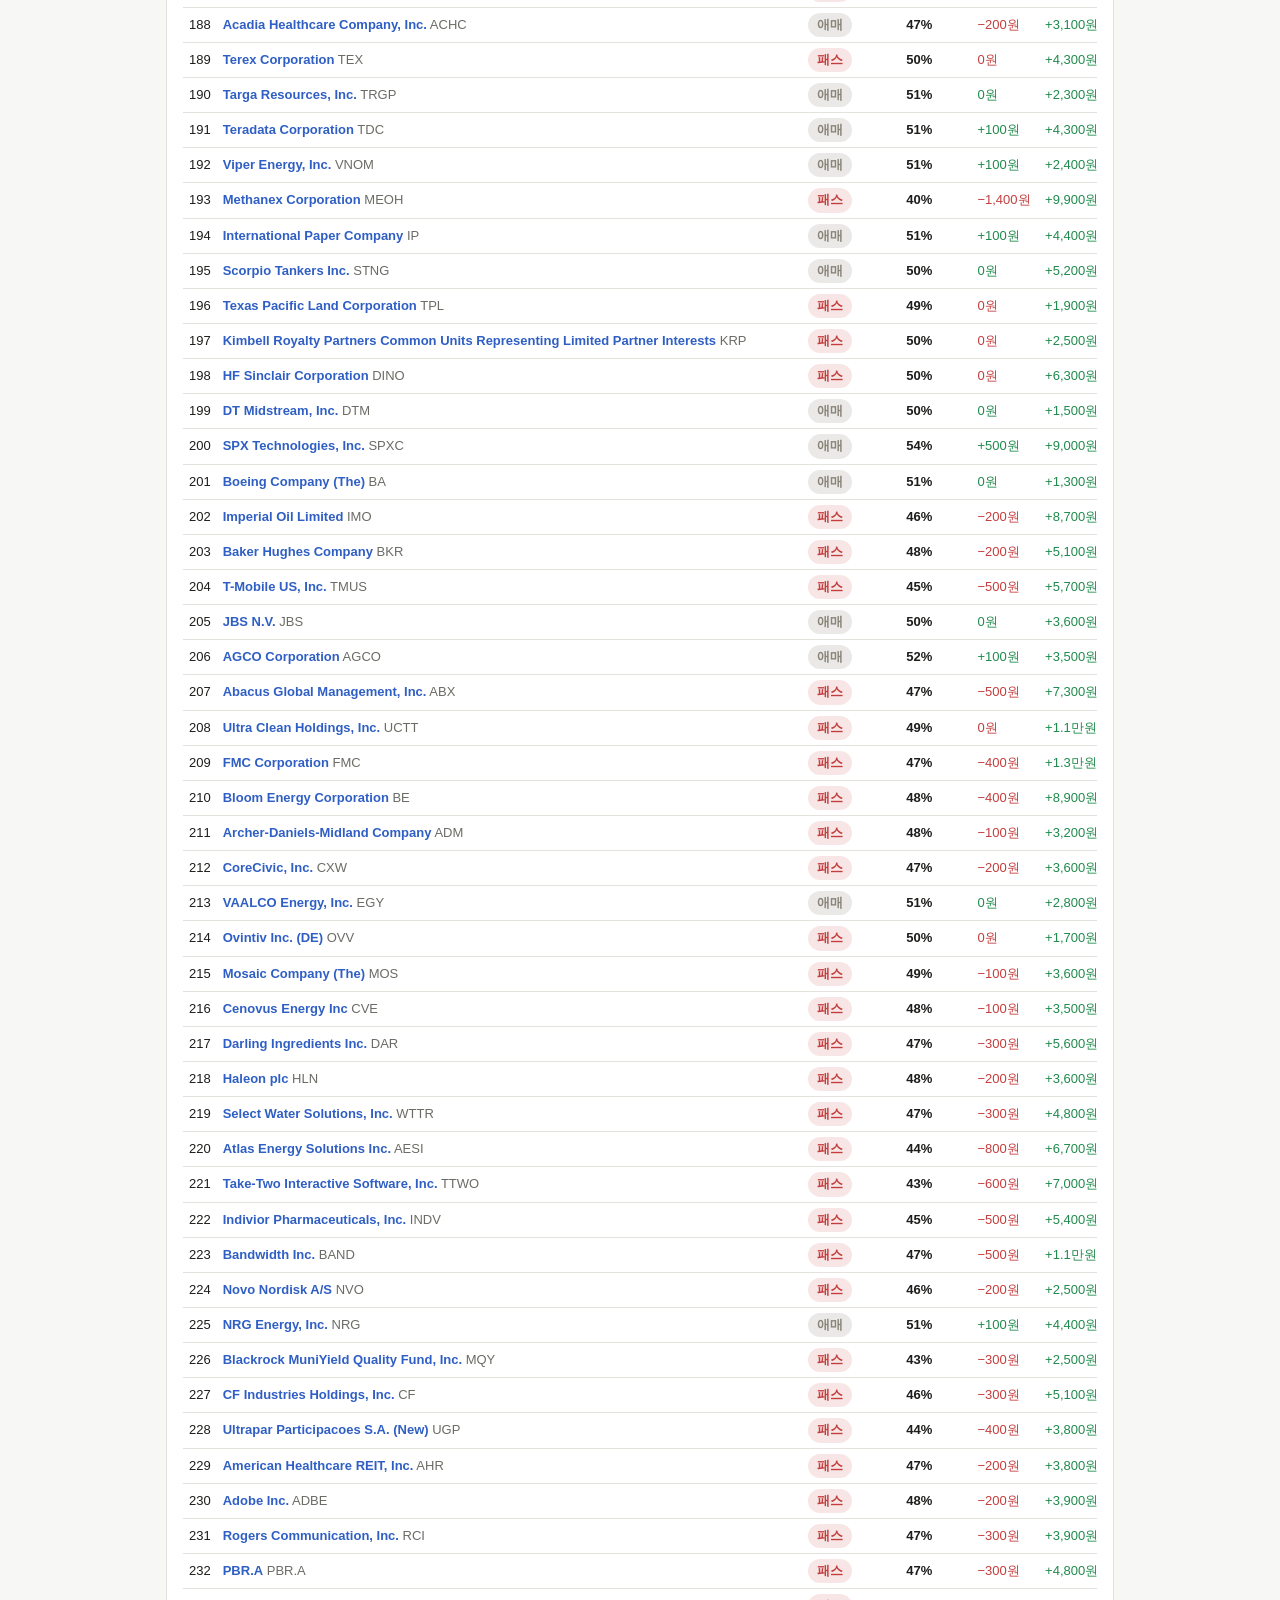
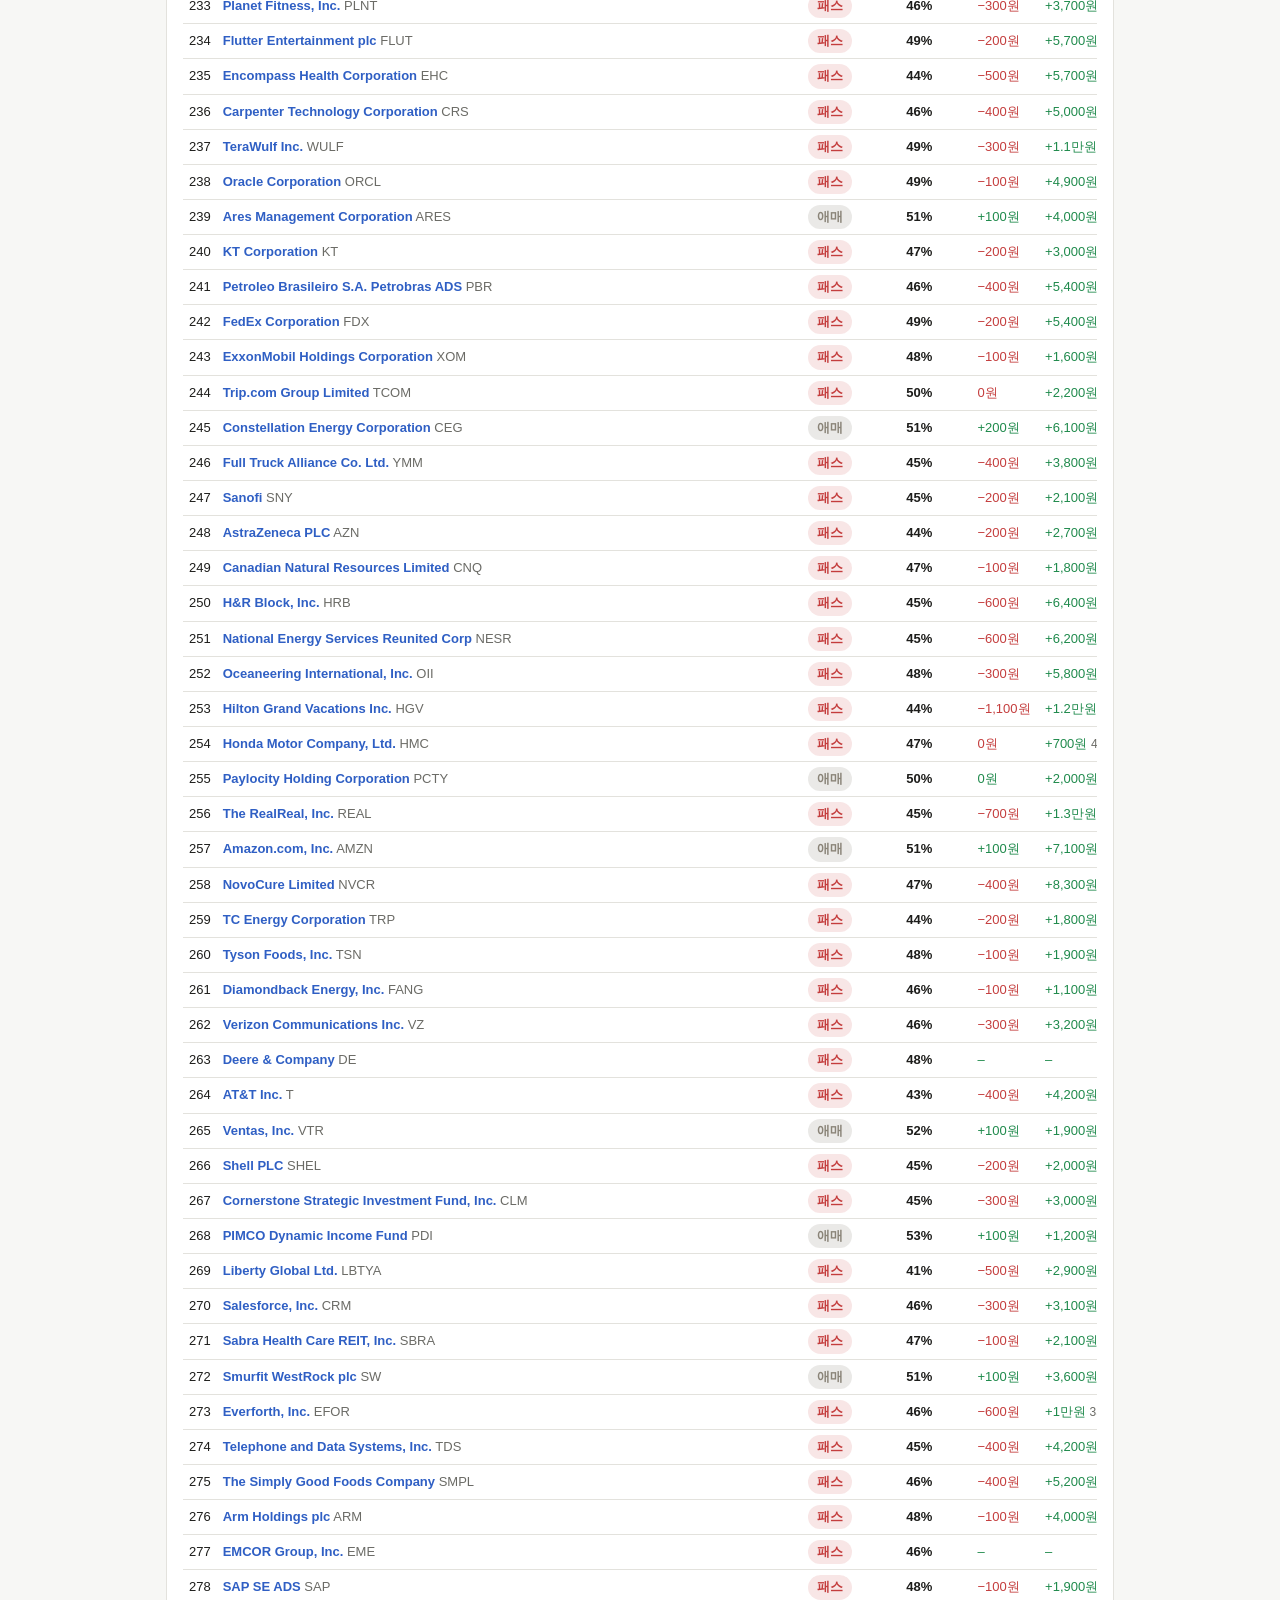
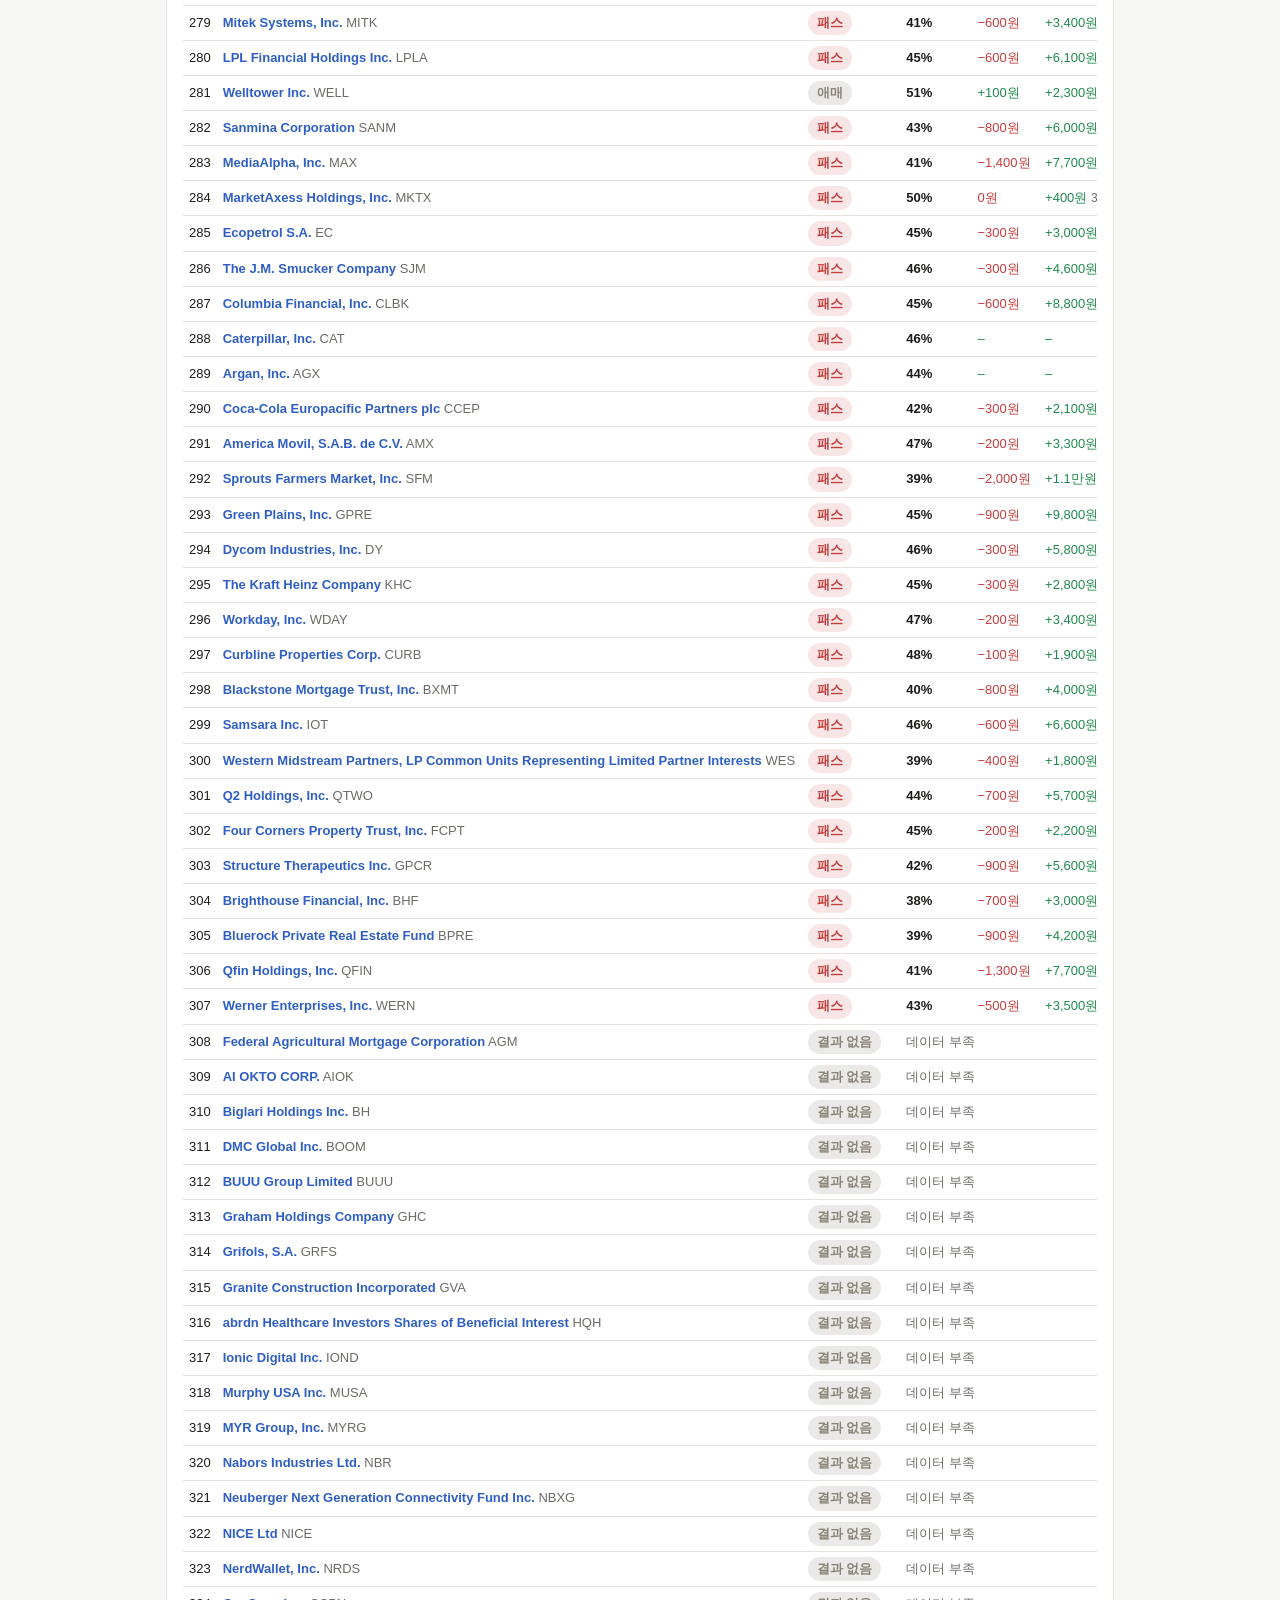
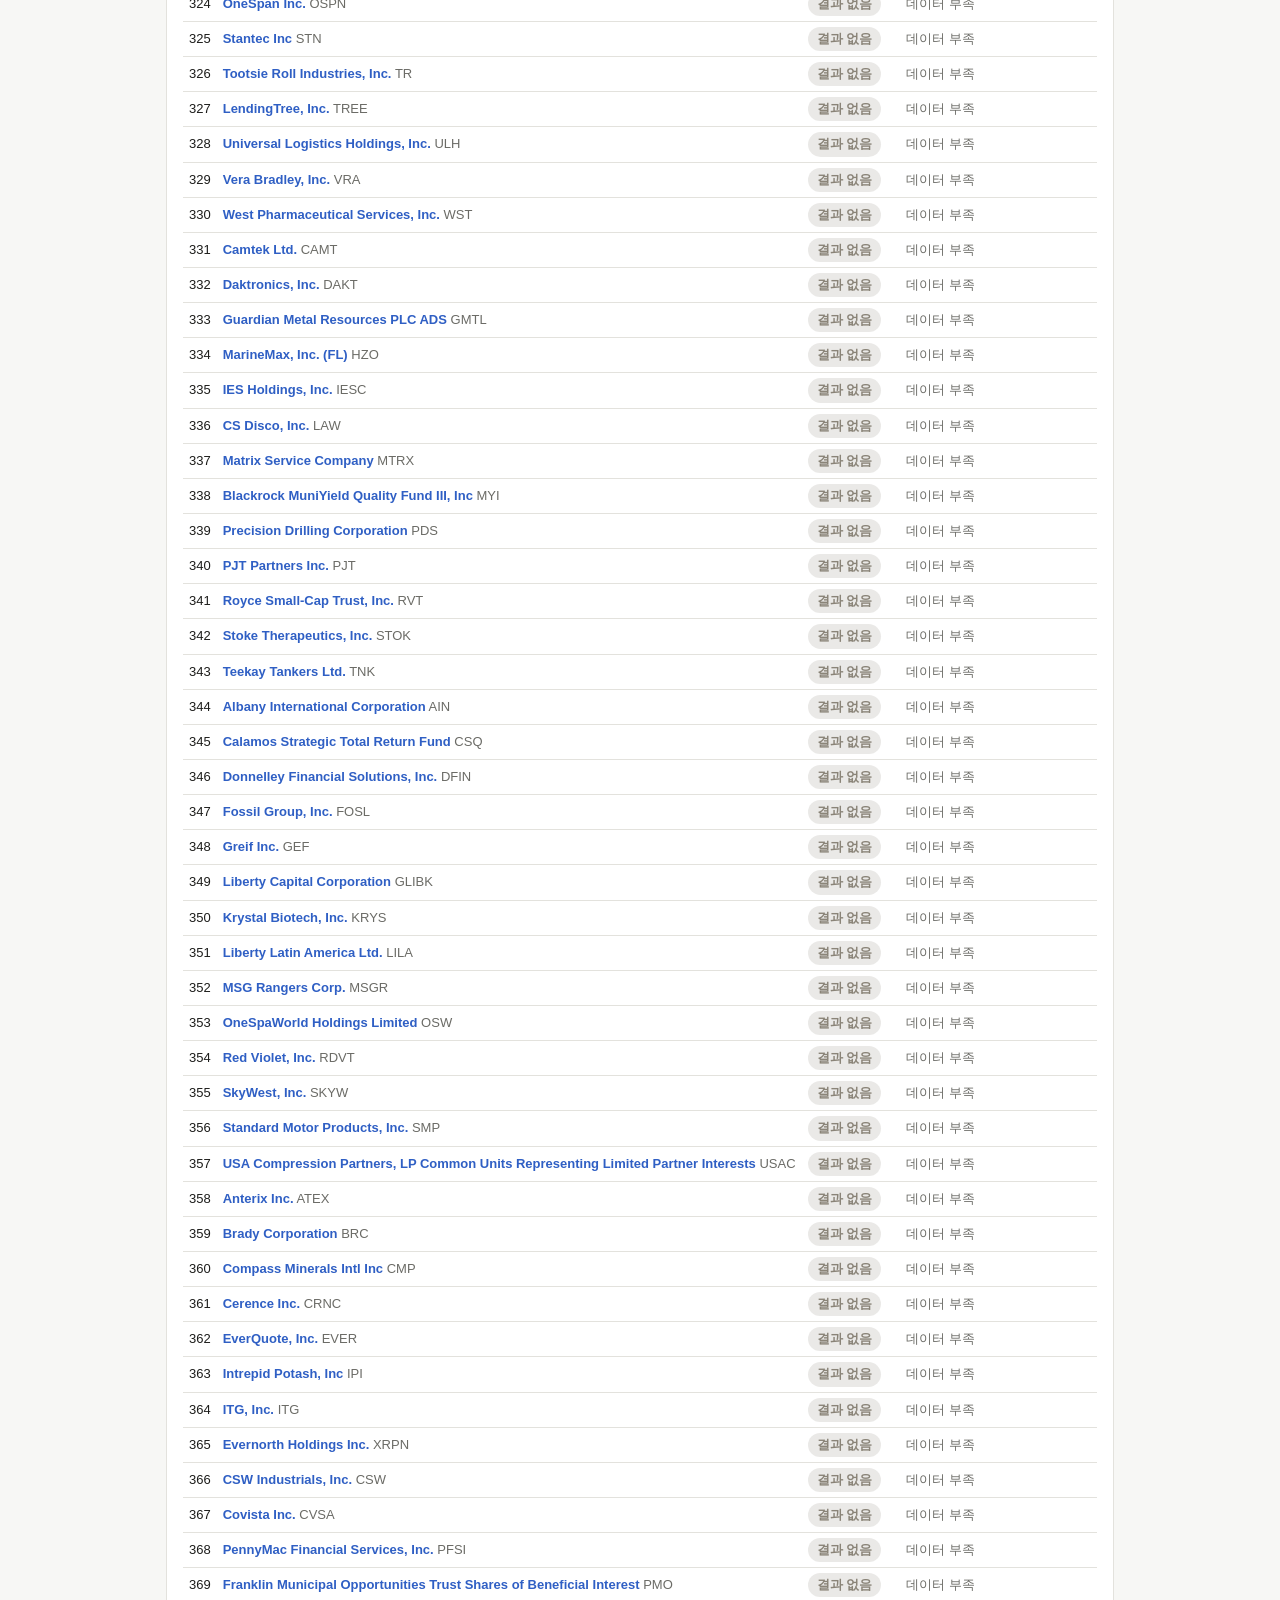
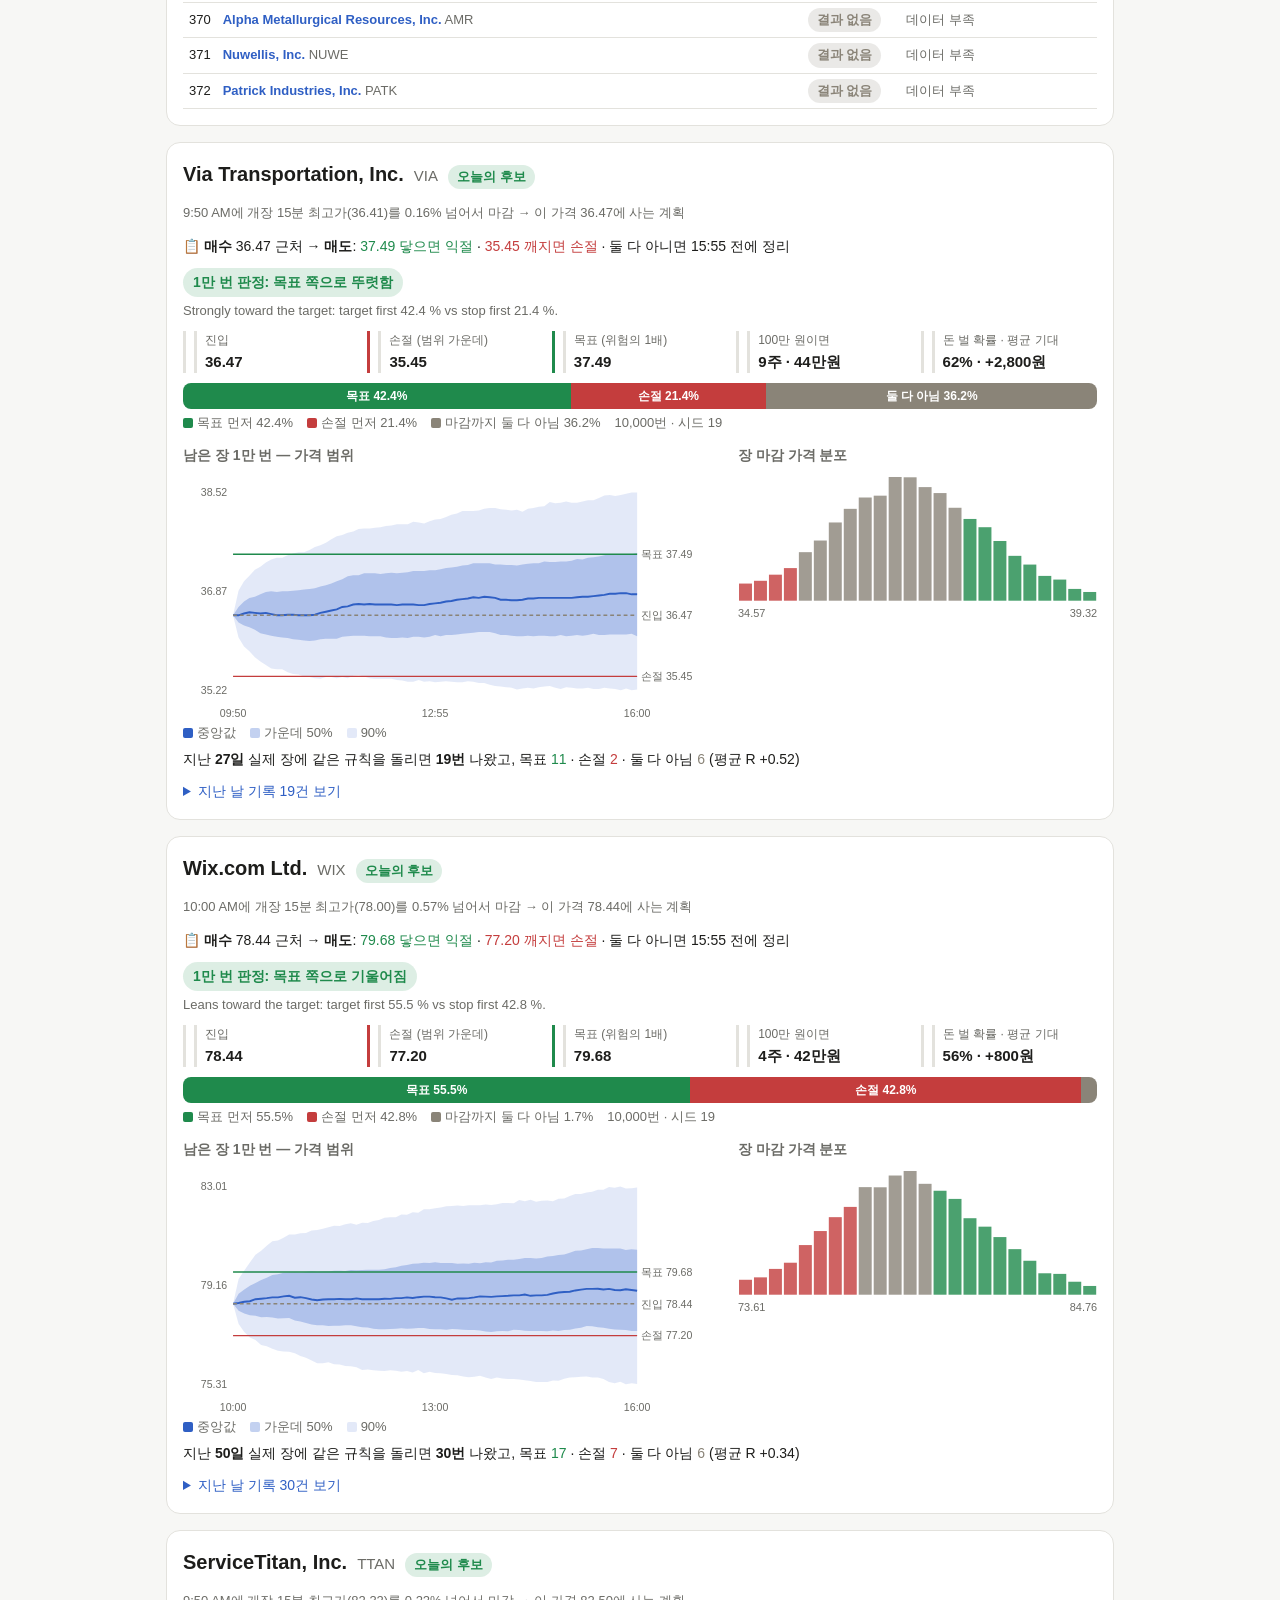
==== commit 0c8765e8: "Backtest NVIDIA and its 2x inverse ETF with the auto trader's rule - pipeline/backtest_pair.py: 60 d" ====
--- a/site/index.html
+++ b/site/index.html
@@ -17,6 +17,7 @@
       <label for="day">날짜</label>
       <select id="day"></select>
       <span id="updated" class="muted"></span>
+      <a href="backtest.html" class="tag" style="text-decoration:none">📈 엔비디아 ↔ 인버스 가상 매매</a>
     </div>
   </div>
 </header>
--- a/site/style.css
+++ b/site/style.css
@@ -101,3 +101,26 @@
 .filters input { font: inherit; font-size: 13px; padding: 5px 10px; border-radius: 999px; border: 1px solid var(--line); background: var(--card); color: var(--ink); min-width: 0; flex: 1 1 160px; max-width: 240px; }
 .rank th, .rank td { white-space: nowrap; }
 .nowrap th, .nowrap td { white-space: nowrap; }
+.picks h2 { font-size: 20px; margin: 4px 0 12px; display: flex; gap: 10px; align-items: baseline; flex-wrap: wrap; }
+.picks h2 .muted { font-size: 13px; font-weight: 500; }
+.pick-grid { display: grid; grid-template-columns: repeat(auto-fill, minmax(min(100%, 440px), 1fr)); gap: 12px; }
+.pick { background: var(--card); border: 1px solid var(--line); border-radius: 14px; padding: 14px 16px; }
+.pick-head { display: flex; gap: 12px; align-items: flex-start; }
+.pick-head > div { flex: 1; min-width: 0; }
+.pick-head .rank { width: 28px; height: 28px; border-radius: 50%; background: var(--ink); color: var(--bg); display: flex; align-items: center; justify-content: center; font-weight: 700; flex: none; }
+.pick-name { font-size: 18px; font-weight: 700; line-height: 1.3; }
+.pick-body { display: grid; grid-template-columns: 1fr; gap: 10px; margin: 12px 0 8px; }
+.big { display: flex; align-items: baseline; gap: 10px; flex-wrap: wrap; }
+.oc b, .oc span { white-space: nowrap; }
+.big .k { color: var(--muted); font-size: 13px; }
+.big .v { font-size: 40px; font-weight: 800; letter-spacing: -0.03em; line-height: 1.1; color: var(--good); font-variant-numeric: tabular-nums; }
+.outcomes { display: grid; grid-template-columns: repeat(3, 1fr); gap: 6px; }
+.oc { border-radius: 10px; padding: 8px; text-align: center; display: flex; flex-direction: column; gap: 2px; }
+.oc span { font-size: 12px; color: var(--muted); }
+.oc b { font-size: 15px; font-variant-numeric: tabular-nums; }
+.oc i { font-style: normal; font-size: 12px; color: var(--muted); }
+.oc.win { background: color-mix(in srgb, var(--good) 12%, transparent); } .oc.win b { color: var(--good); }
+.oc.lose { background: color-mix(in srgb, var(--bad) 11%, transparent); } .oc.lose b { color: var(--bad); }
+.oc.flat { background: color-mix(in srgb, var(--flat) 14%, transparent); } .oc.flat b { font-size: 13px; }
+.pick-foot { margin: 6px 0 0; line-height: 1.6; }
+.rank td i { font-style: normal; color: var(--muted); font-size: 12px; }
